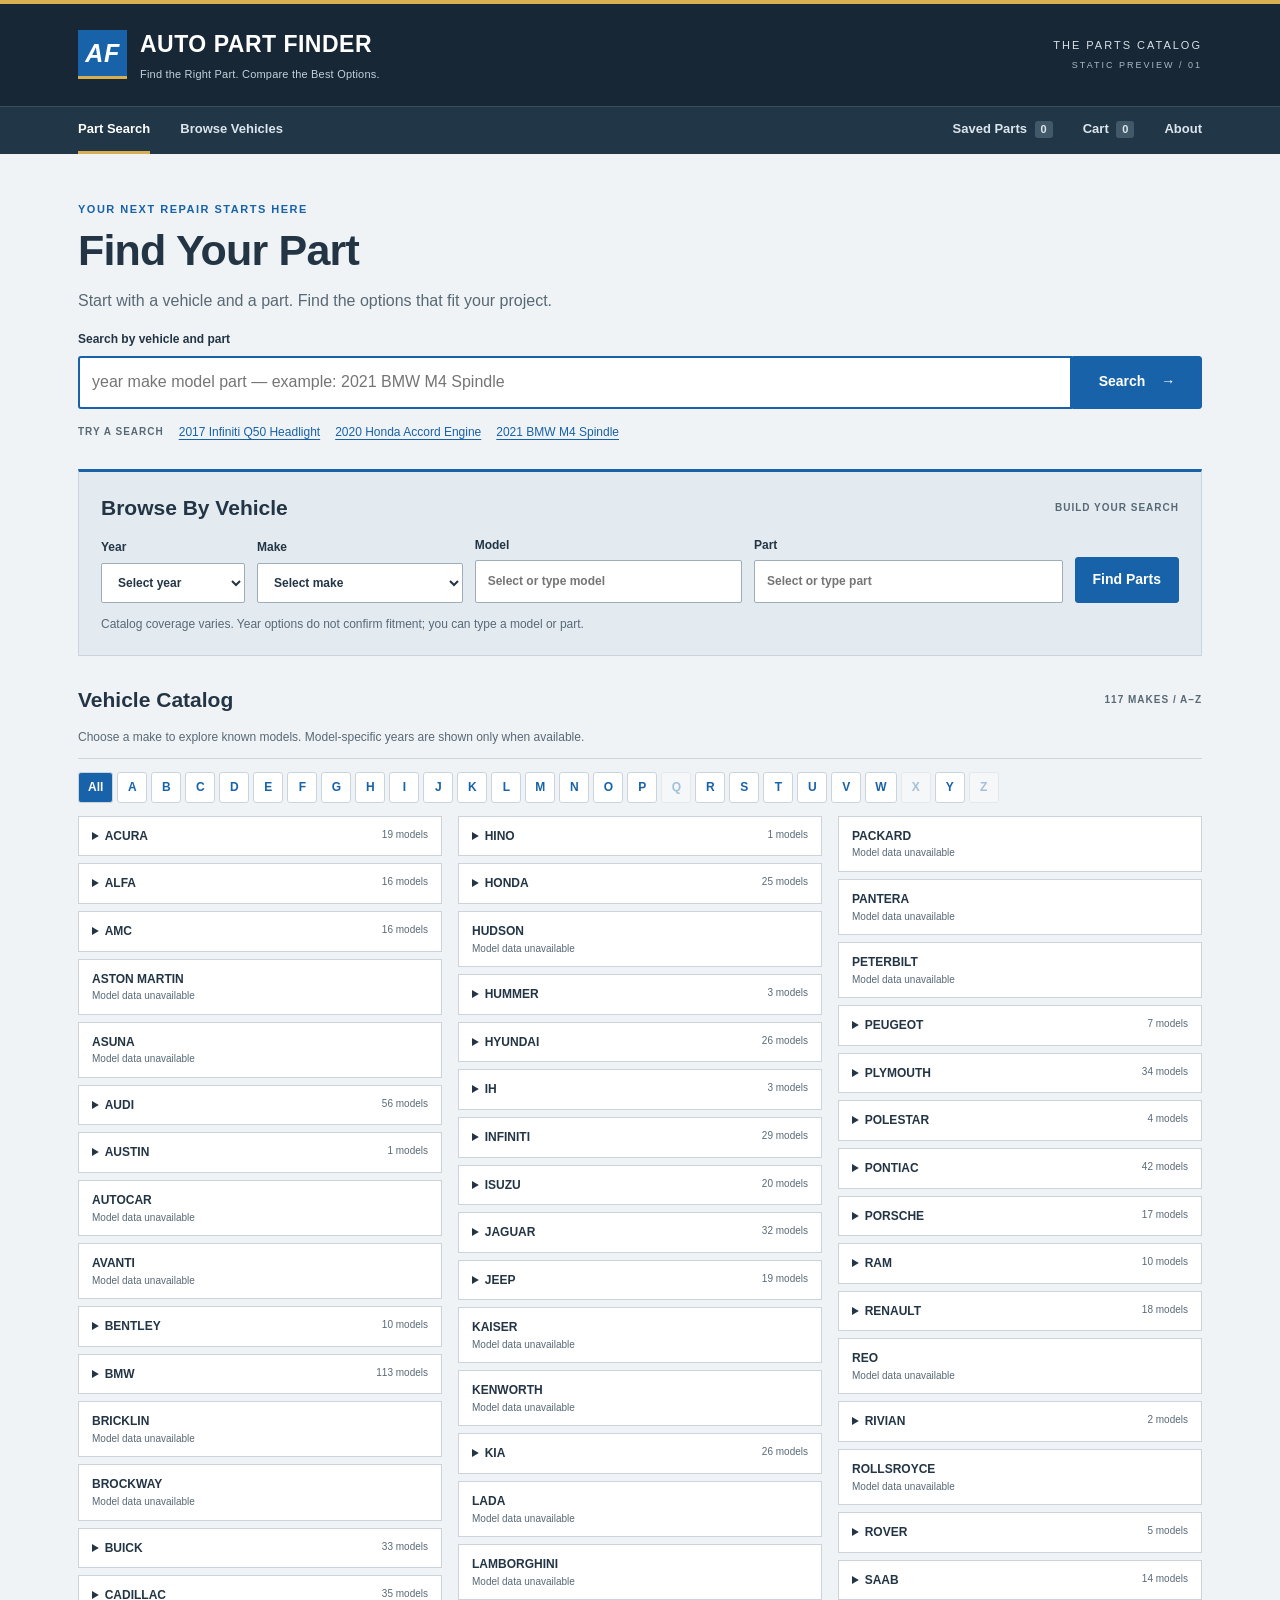
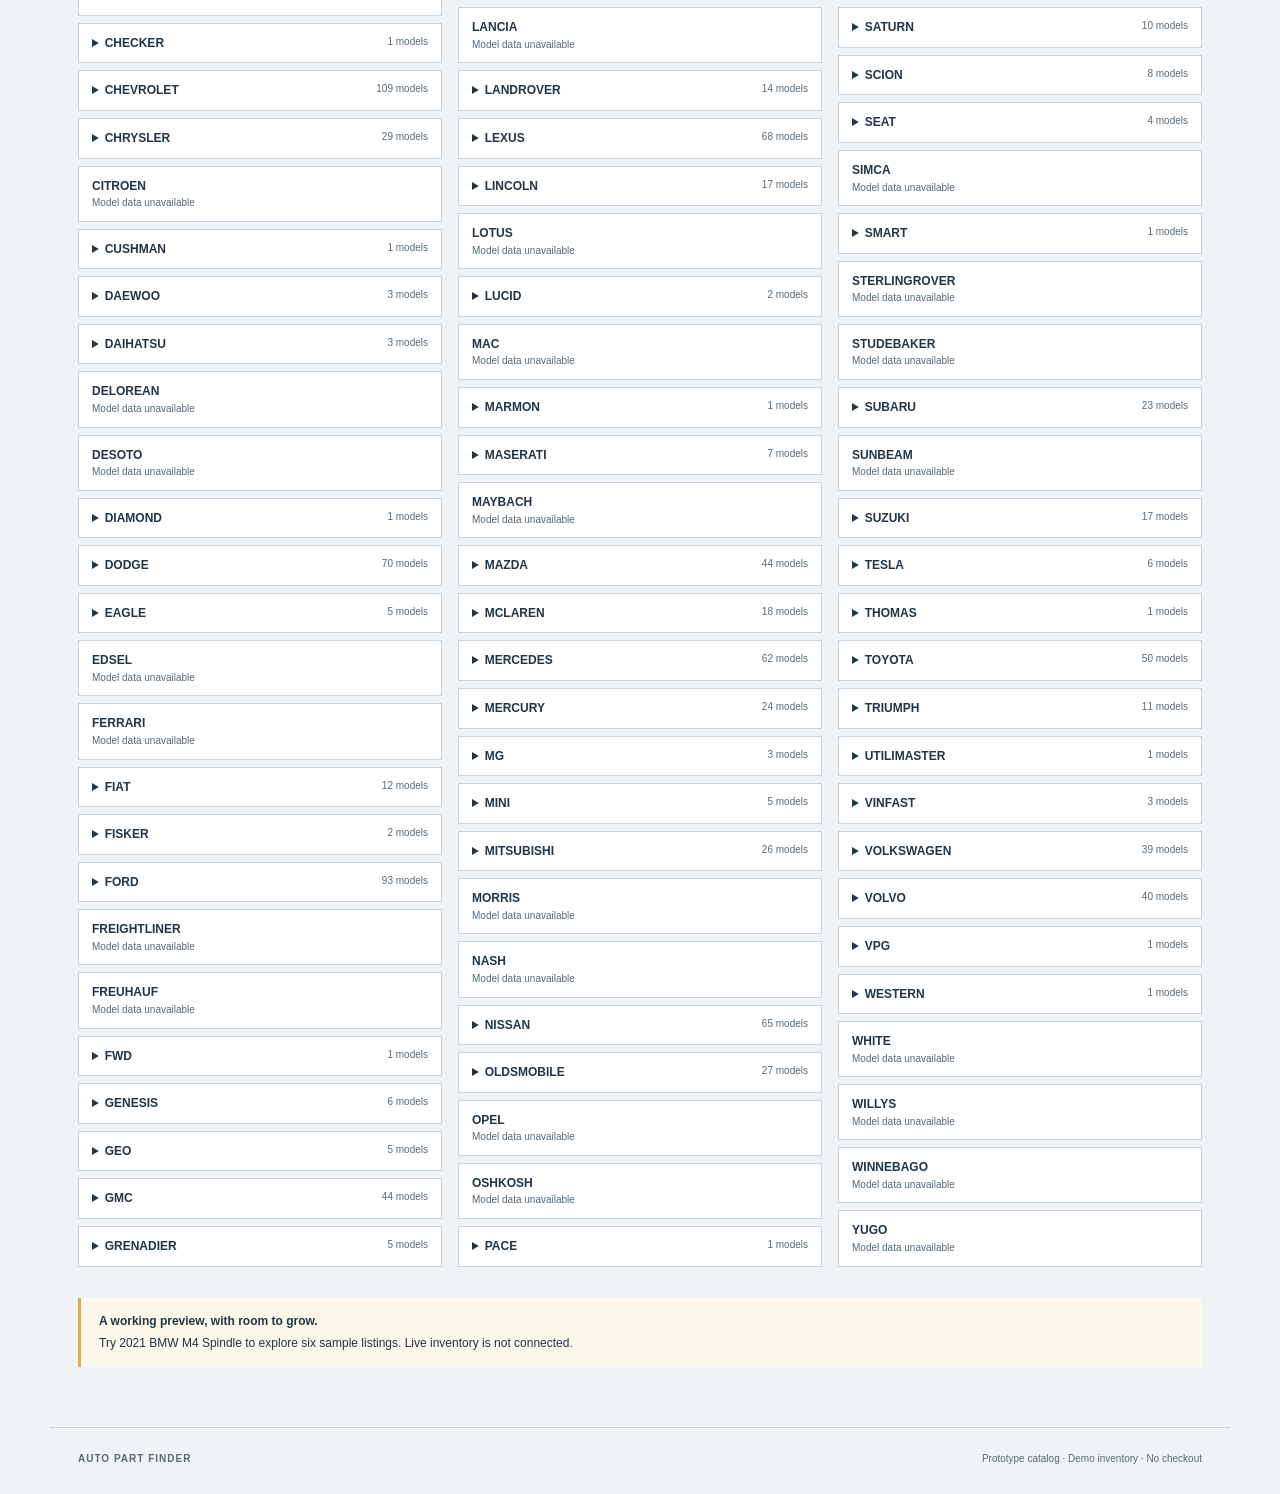
==== docs/index.html @ ba0a2971 "Build Auto Part Finder website prototype" ====
<!doctype html>
<html lang="en"><head><meta charset="utf-8"><meta name="viewport" content="width=device-width, initial-scale=1"><meta name="description" content="Search by vehicle and compare auto parts in the AUTO PART FINDER demo catalog."><title>Part Search | AUTO PART FINDER</title><link rel="icon" href="./assets/icons/favicon.svg" type="image/svg+xml"><link rel="stylesheet" href="./styles/main.css"><script type="module" src="./scripts/main.js"></script><script type="module" src="./scripts/search.js"></script><script type="module" src="./scripts/catalog.js"></script></head><body><a class="skip" href="#main">Skip to content</a><header><div class="masthead wrap"><a class="brand" href="./index.html"><span class="brand-mark" aria-hidden="true">AF</span><span>AUTO PART FINDER<small>Find the Right Part. Compare the Best Options.</small></span></a><span class="edition">THE PARTS CATALOG<span>STATIC PREVIEW / 01</span></span></div><nav aria-label="Main navigation"><div class="wrap nav-inner"><a href="./index.html">Part Search</a><a href="./index.html#catalog">Browse Vehicles</a><a href="./cart.html?view=saved">Saved Parts <span data-saved-count>0</span></a><a href="./cart.html">Cart <span data-cart-count>0</span></a><a href="./about.html">About</a></div></nav></header><main id="main" class="wrap"><noscript><p class="demo-banner">Enable JavaScript to search the catalog and use the cart.</p></noscript><section class="hero"><div class="eyebrow">YOUR NEXT REPAIR STARTS HERE</div><h1>Find Your Part</h1><p>Start with a vehicle and a part. Find the options that fit your project.</p><form id="search-form"><label for="query">Search by vehicle and part</label><div class="search-line"><input id="query" name="q" required placeholder="year make model part — example: 2021 BMW M4 Spindle" autocomplete="off"><button>Search <span aria-hidden="true">→</span></button></div><p id="search-error" role="alert"></p></form><div class="examples"><span>TRY A SEARCH</span><button type="button" data-example="2017 Infiniti Q50 Headlight">2017 Infiniti Q50 Headlight</button><button type="button" data-example="2020 Honda Accord Engine">2020 Honda Accord Engine</button><button type="button" data-example="2021 BMW M4 Spindle">2021 BMW M4 Spindle</button></div></section><section class="vehicle-panel" aria-labelledby="browse-title"><div class="section-heading"><h2 id="browse-title">Browse By Vehicle</h2><span>BUILD YOUR SEARCH</span></div><form id="vehicle-form" class="vehicle-controls"><label>Year<select id="year" required><option value="">Select year</option></select></label><label>Make<select id="make" required><option value="">Select make</option></select></label><label>Model<input id="model" list="model-options" required placeholder="Select or type model"><datalist id="model-options"></datalist></label><label>Part<input id="part" list="part-options" required placeholder="Select or type part"><datalist id="part-options"></datalist></label><button>Find Parts</button></form><p class="muted">Catalog coverage varies. Year options do not confirm fitment; you can type a model or part.</p></section><section id="catalog"><div class="section-heading"><h2>Vehicle Catalog</h2><span id="catalog-count">LOADING CATALOG</span></div><p class="muted">Choose a make to explore known models. Model-specific years are shown only when available.</p><div id="alphabet" class="alphabet" aria-label="Filter makes by first letter"></div><div id="make-catalog" class="make-catalog" aria-live="polite">Loading vehicle catalog…</div></section><aside class="demo-banner"><strong>A working preview, with room to grow.</strong><span>Try 2021 BMW M4 Spindle to explore six sample listings. Live inventory is not connected.</span></aside></main><footer class="wrap"><strong>AUTO PART FINDER</strong><span>Prototype catalog · Demo inventory · No checkout</span></footer><div id="notice" role="status" aria-live="polite"></div></body></html>
---- docs/styles/main.css ----
:root{--navy:#172735;--blue:#1762a8;--ink:#233544;--muted:#586976;--line:#cbd4dc;--paper:#f0f3f5;--gold:#d8af50}*{box-sizing:border-box}html{scroll-behavior:smooth}body{margin:0;background:var(--paper);color:var(--ink);font:14px/1.55 Arial,Helvetica,sans-serif}a{color:var(--blue)}button,input,select{font:inherit}button,.button{display:inline-block;background:var(--blue);color:white;border:1px solid var(--blue);border-radius:3px;padding:11px 17px;font-weight:700;cursor:pointer;text-decoration:none}button:hover,.button:hover{background:#104d87}button:disabled{opacity:.35;cursor:default}button.secondary{background:white;color:var(--blue);border-color:#b2c2cf}button.secondary:hover{background:#e7eff7}button.text-button{background:transparent;color:var(--blue);border-color:transparent;padding:5px}button:focus-visible,a:focus-visible,input:focus-visible,select:focus-visible,summary:focus-visible{outline:3px solid #c68d18;outline-offset:3px}input,select{min-width:0;width:100%;padding:11px 12px;background:white;border:1px solid #9daeba;border-radius:2px;color:var(--ink)}label{display:block;font-size:12px;font-weight:700}label input,label select{display:block;margin-top:6px}h1,h2,h3,p{margin-top:0}h1{font-size:34px;line-height:1.15;margin-bottom:14px;letter-spacing:-.8px}h2{font-size:21px;line-height:1.3;margin-bottom:12px}h3{font-size:19px;line-height:1.3;margin-bottom:14px}.wrap{max-width:1180px;margin:auto;padding-left:28px;padding-right:28px}header{background:var(--navy);color:white;border-top:4px solid var(--gold)}.masthead{display:flex;justify-content:space-between;align-items:center;padding-top:23px;padding-bottom:23px}.brand{display:flex;align-items:center;gap:13px;text-decoration:none;color:white;font-size:23px;font-weight:800;letter-spacing:.5px}.brand small{display:block;font-size:11px;font-weight:400;letter-spacing:.2px;color:#c3d1dd;margin-top:3px}.brand-mark{display:grid;place-items:center;background:var(--blue);width:49px;height:49px;font-style:italic;border-bottom:3px solid var(--gold);font-size:25px}.edition{font-size:11px;letter-spacing:2px;text-align:right;color:#d7e0e7}.edition span{display:block;font-size:9px;color:#a8b9c7;margin-top:5px}header nav{background:#213747;border-top:1px solid #3b4e5c}.nav-inner{display:flex;gap:30px}.nav-inner a{padding:12px 0;color:#dce5ec;text-decoration:none;border-bottom:3px solid transparent;font-weight:600;font-size:13px}.nav-inner a[aria-current],.nav-inner a:hover{color:white;border-bottom-color:var(--gold)}.nav-inner a:nth-child(3){margin-left:auto}.nav-inner span{display:inline-block;padding:0 6px;background:#42596a;border-radius:3px;font-size:11px;margin-left:4px}main.wrap{padding-top:30px;padding-bottom:36px;min-height:65vh}.hero{padding:17px 0 28px}.hero h1{font-size:43px;margin-top:8px}.hero>p{color:var(--muted);font-size:16px}.eyebrow{color:var(--blue);font-size:11px;font-weight:800;letter-spacing:1.5px}.search-line{display:flex;margin-top:7px}.search-line input{border:2px solid var(--blue);border-radius:3px 0 0 3px;min-height:53px;font-size:16px}.search-line button{min-width:130px;border-radius:0 3px 3px 0}.search-line button span{margin-left:12px}#search-error:empty{display:none}#search-error{color:#a52727;margin:8px 0}.examples{display:flex;gap:15px;align-items:center;flex-wrap:wrap;margin-top:14px}.examples>span{font-size:10px;letter-spacing:1px;font-weight:700;color:var(--muted)}.examples button{padding:0;background:none;border:0;color:var(--blue);font-size:12px;font-weight:400;text-decoration:underline;text-underline-offset:3px}.vehicle-panel{background:#e3eaf0;border:1px solid var(--line);padding:22px;margin-bottom:30px;border-top:3px solid var(--blue)}.section-heading{display:flex;align-items:center;justify-content:space-between;gap:15px;margin-bottom:14px}.section-heading h1,.section-heading h2{margin:0}.section-heading>span{font-size:10px;font-weight:700;letter-spacing:1px;color:var(--muted)}.vehicle-controls{display:grid;grid-template-columns:.7fr 1fr 1.3fr 1.5fr auto;gap:12px;align-items:end}.vehicle-panel>p{margin:12px 0 0;font-size:12px}.muted{color:var(--muted);font-size:12px}.alphabet{display:flex;flex-wrap:wrap;gap:4px;border-top:1px solid var(--line);padding:13px 0}.alphabet button{padding:5px 9px;min-width:30px;background:white;color:var(--blue);border-color:var(--line);font-size:12px}.alphabet button[aria-pressed=true]{background:var(--blue);color:white}.make-catalog{columns:3;column-gap:16px}.make-catalog>details,.empty-make{break-inside:avoid;background:white;border:1px solid var(--line);margin-bottom:7px}.make-catalog summary{cursor:pointer;padding:10px 13px;font-weight:700;font-size:12px}.make-catalog summary small{float:right;font-size:10px;font-weight:400;color:var(--muted)}.model-list{border-top:1px solid var(--line);padding:8px 13px;max-height:310px;overflow:auto}.model-button{display:block;background:none;border:0;color:var(--blue);font-size:12px;padding:5px 0;text-align:left;font-weight:400}.model-button:hover{background:#edf4fa}.empty-make{padding:10px 13px;font-size:12px;font-weight:700}.empty-make small{display:block;color:var(--muted);font-weight:400}.demo-banner{display:flex;flex-direction:column;gap:4px;border-left:3px solid var(--gold);background:#fbf7eb;padding:14px 18px;font-size:12px;margin:24px 0}.back{display:inline-block;margin-bottom:23px;font-size:12px;text-decoration:none}.badge{background:#efe3ba;padding:6px 10px}.search-summary{display:flex;flex-wrap:wrap;gap:8px}.search-summary span{background:#e1e8ef;border:1px solid var(--line);padding:5px 10px;font-size:12px}#vehicle-title{margin-top:20px;margin-bottom:2px}#part-title{font-size:18px;color:var(--muted);margin-bottom:13px}.listing{display:grid;grid-template-columns:205px minmax(0,1fr) 175px;gap:22px;background:white;border:1px solid var(--line);border-left:3px solid #a5bdcf;padding:18px;margin-bottom:14px}.listing-photo img,.cart-listing>img{width:100%;height:150px;object-fit:contain;background:#e8edf1}.listing-photo span{display:block;font-size:9px;letter-spacing:1px;color:var(--muted);padding-top:7px}.listing-body .eyebrow{font-size:10px;margin-bottom:5px}.listing dl{display:grid;grid-template-columns:65px 1fr;gap:2px 10px;font-size:12px;margin:0}.listing dt{color:var(--muted)}.listing dd{margin:0}.listing-body>p{font-size:10px;margin:10px 0 0}.listing-actions{display:flex;flex-direction:column;gap:8px;align-items:stretch}.price{font-size:27px;line-height:1.2;letter-spacing:-.5px}.listing-actions small{font-size:10px;color:var(--muted);margin-bottom:9px}.listing-actions button{font-size:12px;padding:10px 8px}.pagination{display:flex;justify-content:center;gap:8px;background:none}.pagination button[aria-current]{background:var(--blue);color:white}.empty-state{padding:35px 24px;border:1px solid var(--line);background:white;margin:20px 0}.cart-total{text-align:right;font-weight:700;font-size:14px;padding:20px 0}.about-copy{max-width:740px;font-size:16px}.about-copy h2{margin-top:28px}footer{display:flex;justify-content:space-between;gap:15px;border-top:1px solid var(--line);padding-top:23px;padding-bottom:28px;font-size:10px;color:var(--muted)}footer strong{letter-spacing:1px}#notice:not(:empty){position:fixed;bottom:20px;left:50%;transform:translateX(-50%);background:var(--navy);color:white;padding:14px 22px;border-left:3px solid var(--gold);box-shadow:0 3px 18px #0003;max-width:90vw;width:max-content;z-index:5}dialog{width:min(700px,94vw);border:1px solid var(--line);padding:22px;color:var(--ink);max-height:90vh;overflow:auto}dialog::backdrop{background:#101d2bd1}dialog img{width:100%;max-height:55vh;object-fit:contain;background:var(--paper)}.gallery-controls{display:flex;align-items:center;justify-content:space-between;margin-top:12px}.skip{position:absolute;left:12px;top:-70px;background:white;padding:10px;z-index:10}.skip:focus{top:10px}@media(max-width:850px){.edition{display:none}.vehicle-controls{grid-template-columns:1fr 1fr}.vehicle-controls button{grid-column:span 2}.make-catalog{columns:2}.listing{grid-template-columns:155px minmax(0,1fr)}.listing-actions{grid-column:2}.nav-inner{gap:20px}.listing-photo img{height:125px}}@media(max-width:560px){.wrap{padding-left:16px;padding-right:16px}.masthead{padding-top:18px;padding-bottom:18px}.brand{font-size:18px;gap:9px}.brand small{font-size:9px;letter-spacing:0}.brand-mark{width:40px;height:43px;font-size:22px}.nav-inner{gap:0;justify-content:space-between;flex-wrap:wrap}.nav-inner a{font-size:11px;padding:11px 0}.nav-inner a:nth-child(3){margin-left:0}.nav-inner span{margin-left:1px;padding:0 4px}.hero{padding-top:4px}.hero h1{font-size:35px}.hero>p{font-size:14px}.search-line input{font-size:13px}.search-line button{min-width:80px;padding:10px}.search-line button span{display:none}.examples{gap:8px 14px}.examples>span{width:100%}.vehicle-panel{padding:16px}.section-heading>span{font-size:9px}.make-catalog{columns:1}.listing{grid-template-columns:1fr;gap:14px}.listing-photo img{height:180px}.listing-actions{grid-column:auto;display:grid;grid-template-columns:1fr 1fr}.listing-actions .price,.listing-actions small{grid-column:span 2}.listing-actions .text-button{grid-column:span 2}.cart-listing>img{height:160px}footer{flex-direction:column}.gallery-controls button{padding:8px;font-size:12px}dialog{padding:14px}.search-summary{gap:5px}.search-summary span{font-size:11px}.about-copy{font-size:14px}}@media(prefers-reduced-motion:reduce){html{scroll-behavior:auto}}
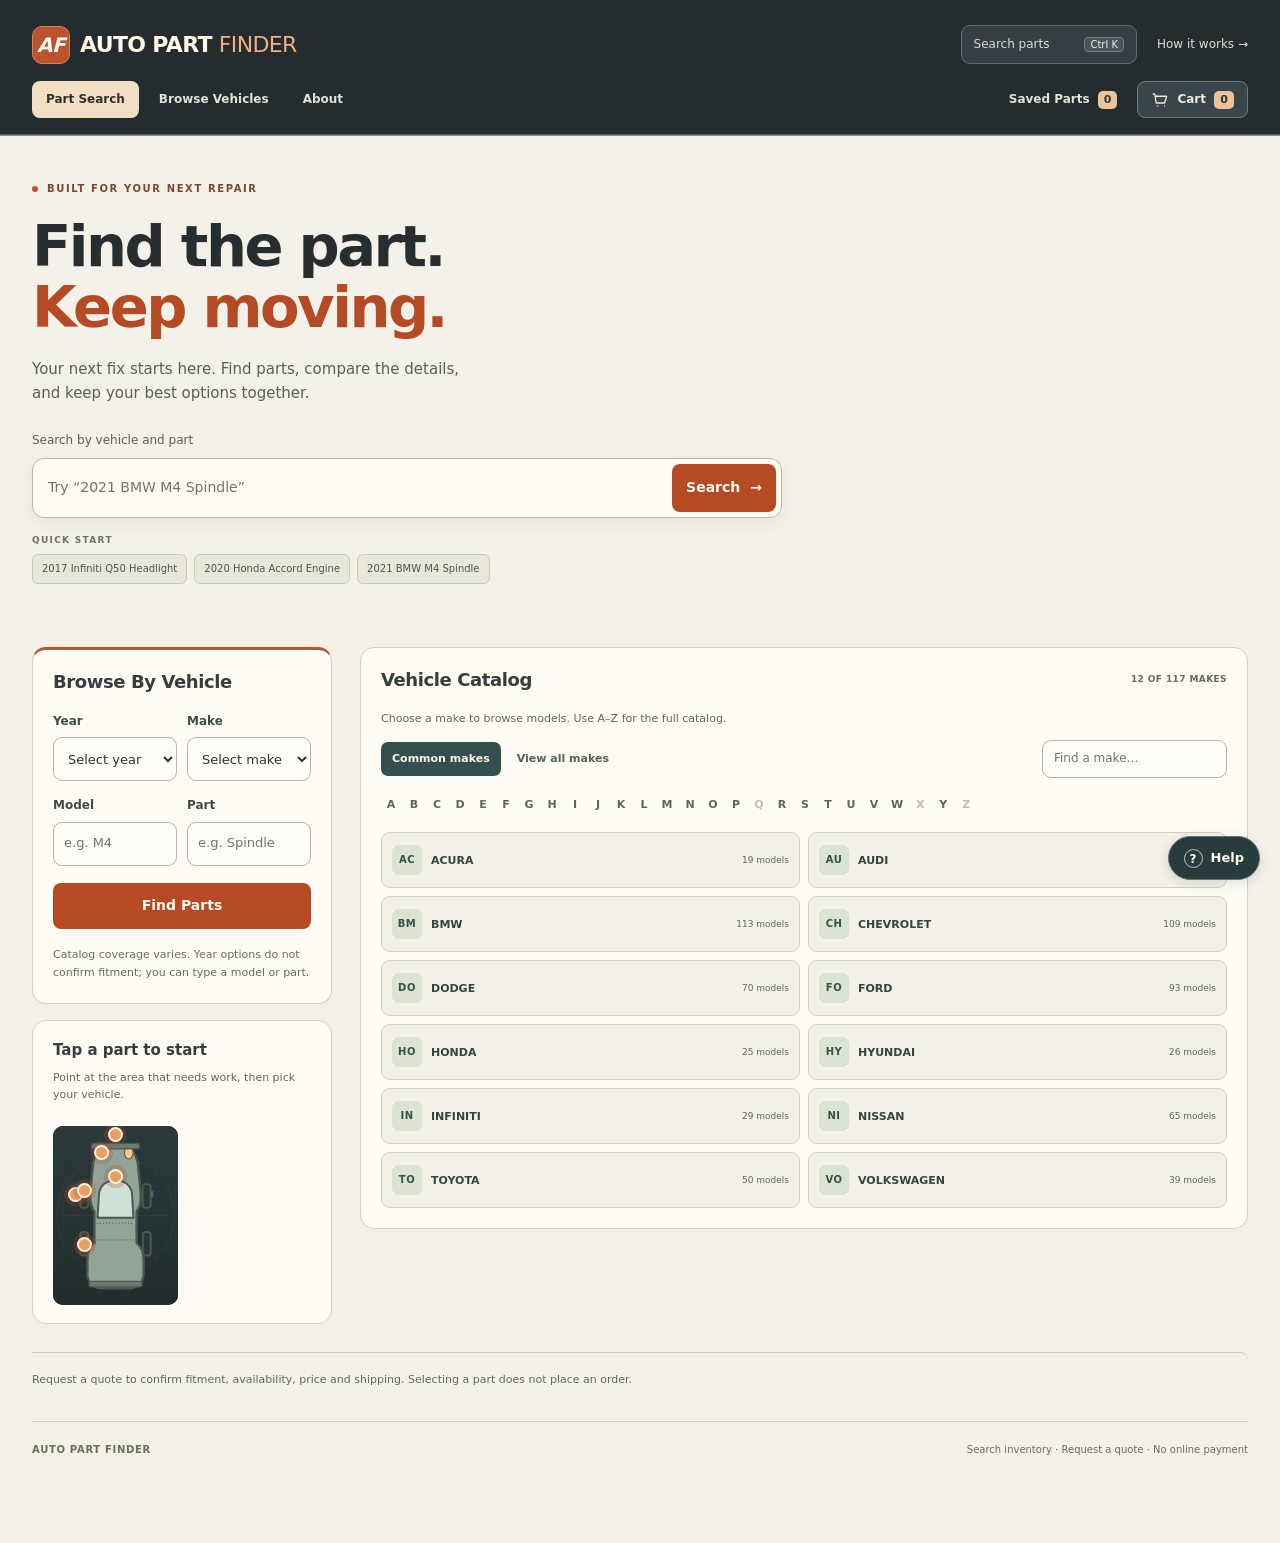
==== commit 2e951849: "Connect storefront to live backend" ====
--- a/docs/index.html
+++ b/docs/index.html
@@ -1,2 +1,3 @@
-<!doctype html>
-<html lang="en"><head><meta charset="utf-8"><meta name="viewport" content="width=device-width, initial-scale=1"><meta name="description" content="Search by vehicle and compare auto parts in the AUTO PART FINDER demo catalog."><title>Part Search | AUTO PART FINDER</title><link rel="icon" href="./assets/icons/favicon.svg" type="image/svg+xml"><link rel="stylesheet" href="./styles/main.css"><script type="module" src="./scripts/main.js"></script><script type="module" src="./scripts/search.js"></script><script type="module" src="./scripts/catalog.js"></script></head><body><a class="skip" href="#main">Skip to content</a><header><div class="masthead wrap"><a class="brand" href="./index.html"><span class="brand-mark" aria-hidden="true">AF</span><span>AUTO PART FINDER<small>Find the Right Part. Compare the Best Options.</small></span></a><span class="edition">THE PARTS CATALOG<span>STATIC PREVIEW / 01</span></span></div><nav aria-label="Main navigation"><div class="wrap nav-inner"><a href="./index.html">Part Search</a><a href="./index.html#catalog">Browse Vehicles</a><a href="./cart.html?view=saved">Saved Parts <span data-saved-count>0</span></a><a href="./cart.html">Cart <span data-cart-count>0</span></a><a href="./about.html">About</a></div></nav></header><main id="main" class="wrap"><noscript><p class="demo-banner">Enable JavaScript to search the catalog and use the cart.</p></noscript><section class="hero"><div class="eyebrow">YOUR NEXT REPAIR STARTS HERE</div><h1>Find Your Part</h1><p>Start with a vehicle and a part. Find the options that fit your project.</p><form id="search-form"><label for="query">Search by vehicle and part</label><div class="search-line"><input id="query" name="q" required placeholder="year make model part — example: 2021 BMW M4 Spindle" autocomplete="off"><button>Search <span aria-hidden="true">→</span></button></div><p id="search-error" role="alert"></p></form><div class="examples"><span>TRY A SEARCH</span><button type="button" data-example="2017 Infiniti Q50 Headlight">2017 Infiniti Q50 Headlight</button><button type="button" data-example="2020 Honda Accord Engine">2020 Honda Accord Engine</button><button type="button" data-example="2021 BMW M4 Spindle">2021 BMW M4 Spindle</button></div></section><section class="vehicle-panel" aria-labelledby="browse-title"><div class="section-heading"><h2 id="browse-title">Browse By Vehicle</h2><span>BUILD YOUR SEARCH</span></div><form id="vehicle-form" class="vehicle-controls"><label>Year<select id="year" required><option value="">Select year</option></select></label><label>Make<select id="make" required><option value="">Select make</option></select></label><label>Model<input id="model" list="model-options" required placeholder="Select or type model"><datalist id="model-options"></datalist></label><label>Part<input id="part" list="part-options" required placeholder="Select or type part"><datalist id="part-options"></datalist></label><button>Find Parts</button></form><p class="muted">Catalog coverage varies. Year options do not confirm fitment; you can type a model or part.</p></section><section id="catalog"><div class="section-heading"><h2>Vehicle Catalog</h2><span id="catalog-count">LOADING CATALOG</span></div><p class="muted">Choose a make to explore known models. Model-specific years are shown only when available.</p><div id="alphabet" class="alphabet" aria-label="Filter makes by first letter"></div><div id="make-catalog" class="make-catalog" aria-live="polite">Loading vehicle catalog…</div></section><aside class="demo-banner"><strong>A working preview, with room to grow.</strong><span>Try 2021 BMW M4 Spindle to explore six sample listings. Live inventory is not connected.</span></aside></main><footer class="wrap"><strong>AUTO PART FINDER</strong><span>Prototype catalog · Demo inventory · No checkout</span></footer><div id="notice" role="status" aria-live="polite"></div></body></html>+<!DOCTYPE html>
+
+<html lang="en"><head><meta charset="utf-8"/><meta content="width=device-width, initial-scale=1" name="viewport"/><meta content="Search by vehicle and compare auto parts in the AUTO PART FINDER demo catalog." name="description"/><title>Part Search | AUTO PART FINDER</title><link href="./assets/icons/favicon.svg" rel="icon" type="image/svg+xml"/><link href="./styles/main.css?v=workflow-upgrade-1" rel="stylesheet"/><link href="./styles/features.css?v=workflow-upgrade-1" rel="stylesheet"/><link href="./styles/theme.css?v=workflow-upgrade-1" rel="stylesheet"/><link href="./styles/help.css?v=workflow-upgrade-1" rel="stylesheet"/><script src="./scripts/main.js" type="module"></script><script src="./scripts/help.js" type="module"></script><script src="./scripts/command-search.js" type="module"></script><script src="./scripts/search.js" type="module"></script><script src="./scripts/catalog.js" type="module"></script></head><body><div class="site-shell"><a class="skip" href="#main">Skip to content</a><header><div class="masthead wrap"><a class="brand" href="./index.html"><span aria-hidden="true" class="brand-mark">AF</span><span class="brand-name">AUTO PART <b>FINDER</b><small>Find the Right Part. Compare the Best Options.</small></span></a><button class="search-launch" type="button" aria-haspopup="dialog"><span>Search parts</span><kbd>Ctrl K</kbd></button><a class="header-help" href="./about.html">How it works →</a></div><nav aria-label="Main navigation"><div class="wrap nav-inner"><a href="./index.html">Part Search</a><a href="./index.html#catalog">Browse Vehicles</a><a href="./about.html">About</a><a class="nav-saved" href="./cart.html?view=saved">Saved Parts <span data-saved-count="">0</span></a><a class="nav-cart" href="./cart.html"><svg aria-hidden="true" fill="none" height="18" stroke="currentColor" stroke-width="1.7" viewBox="0 0 24 24" width="18"><path d="M3 4h2l2 12h11l3-9H6M9 20h.01M18 20h.01" stroke-linecap="round" stroke-linejoin="round"></path></svg>Cart <span data-cart-count="">0</span></a></div></nav></header><main class="wrap home-layout" id="main"><noscript><p class="demo-banner">Enable JavaScript to search the catalog and use the cart.</p></noscript><section class="hero"><div class="hero-copy"><div class="eyebrow"><span aria-hidden="true" class="status-dot"></span> BUILT FOR YOUR NEXT REPAIR</div><h1>Find the part.<br/><span>Keep moving.</span></h1><p class="hero-description">Your next fix starts here. Find parts, compare the details, and keep your best options together.</p><form id="search-form"><label for="query">Search by vehicle and part</label><div class="search-line"><input autocomplete="off" id="query" name="q" placeholder="Try “2021 BMW M4 Spindle”" required=""/><button>Search <span aria-hidden="true">→</span></button></div><p id="search-error" role="alert"></p></form><div class="examples"><span>QUICK START</span><button data-example="2017 Infiniti Q50 Headlight" type="button">2017 Infiniti Q50 Headlight</button><button data-example="2020 Honda Accord Engine" type="button">2020 Honda Accord Engine</button><button data-example="2021 BMW M4 Spindle" type="button">2021 BMW M4 Spindle</button></div></div><aside class="featured-part"><div class="feature-top"><span>EXPLORE THE DEMO</span><span class="feature-tag">BMW M4</span></div><div aria-label="Original spindle illustration" class="part-stage" role="img"></div><div class="feature-bottom"><div><small>2021 BMW M4</small><h2>Spindle / knuckle</h2><span>6 sample listings · Compare your options</span></div><a aria-label="Explore BMW M4 sample parts" href="./results.html?year=2021&amp;make=BMW&amp;model=M4&amp;part=Spindle">↗</a></div></aside></section><aside aria-label="Vehicle search" class="vehicle-sidebar"><section aria-labelledby="browse-title" class="vehicle-panel"><div class="section-heading"><h2 id="browse-title">Browse By Vehicle</h2></div><form class="vehicle-controls" id="vehicle-form"><label>Year<select id="year" required=""><option value="">Select year</option></select></label><label>Make<select id="make" required=""><option value="">Select make</option></select></label><label>Model<input id="model" list="model-options" placeholder="e.g. M4" required=""/><datalist id="model-options"></datalist></label><label>Part<input id="part" list="part-options" placeholder="e.g. Spindle" required=""/><datalist id="part-options"></datalist></label><button>Find Parts</button></form><p class="muted">Catalog coverage varies. Year options do not confirm fitment; you can type a model or part.</p></section><section aria-labelledby="shortcuts-title" class="part-shortcuts diagram-panel"><h2 id="shortcuts-title">Tap a part to start</h2><p>Point at the area that needs work, then pick your vehicle.</p><div aria-label="Vehicle diagram, choose a part to search" class="car-diagram" role="group"><img alt="" aria-hidden="true" src="./assets/images/car-diagram.svg"/><button class="hotspot" data-part="Headlight" style="--hx:39%;--hy:15%" type="button"><span class="hotspot-dot"></span><span class="hotspot-label">Headlight</span></button><button class="hotspot" data-part="Bumper" style="--hx:50%;--hy:5%" type="button"><span class="hotspot-dot"></span><span class="hotspot-label">Bumper</span></button><button class="hotspot" data-part="Mirror" style="--hx:18%;--hy:38%" type="button"><span class="hotspot-dot"></span><span class="hotspot-label">Mirror</span></button><button class="hotspot" data-part="Engine" style="--hx:50%;--hy:28%" type="button"><span class="hotspot-dot"></span><span class="hotspot-label">Engine</span></button><button class="hotspot" data-part="Wheel" style="--hx:25%;--hy:36%" type="button"><span class="hotspot-dot"></span><span class="hotspot-label">Wheel</span></button><button class="hotspot" data-part="Fender" style="--hx:25%;--hy:66%" type="button"><span class="hotspot-dot"></span><span class="hotspot-label">Fender</span></button></div></section></aside><section id="catalog"><div class="section-heading"><h2>Vehicle Catalog</h2><span id="catalog-count">LOADING CATALOG</span></div><p class="muted">Choose a make to browse models. Use A–Z for the full catalog.</p><div aria-label="Catalog view" class="catalog-toolbar" role="group"><button aria-pressed="true" class="secondary" id="common-makes" type="button">Common makes</button><button aria-pressed="false" class="secondary" id="all-makes" type="button">View all makes</button><label class="make-filter-label"><span class="visually-hidden">Find a vehicle make</span><input autocomplete="off" id="make-filter" placeholder="Find a make…" type="search"/></label></div><div aria-label="Filter makes by first letter" class="alphabet" id="alphabet"></div><div aria-live="polite" class="make-catalog" id="make-catalog">Loading vehicle catalog…</div></section><aside class="demo-banner"><strong>A working preview, with room to grow.</strong><span>Try 2021 BMW M4 Spindle to explore six sample listings. Live inventory is not connected.</span></aside></main><footer class="wrap"><strong>AUTO PART FINDER</strong><span>Prototype catalog · Demo inventory · No checkout</span></footer><div aria-live="polite" id="notice" role="status"></div></div></body></html>
--- a/docs/styles/main.css
+++ b/docs/styles/main.css
@@ -1 +1,342 @@
-:root{--navy:#172735;--blue:#1762a8;--ink:#233544;--muted:#586976;--line:#cbd4dc;--paper:#f0f3f5;--gold:#d8af50}*{box-sizing:border-box}html{scroll-behavior:smooth}body{margin:0;background:var(--paper);color:var(--ink);font:14px/1.55 Arial,Helvetica,sans-serif}a{color:var(--blue)}button,input,select{font:inherit}button,.button{display:inline-block;background:var(--blue);color:white;border:1px solid var(--blue);border-radius:3px;padding:11px 17px;font-weight:700;cursor:pointer;text-decoration:none}button:hover,.button:hover{background:#104d87}button:disabled{opacity:.35;cursor:default}button.secondary{background:white;color:var(--blue);border-color:#b2c2cf}button.secondary:hover{background:#e7eff7}button.text-button{background:transparent;color:var(--blue);border-color:transparent;padding:5px}button:focus-visible,a:focus-visible,input:focus-visible,select:focus-visible,summary:focus-visible{outline:3px solid #c68d18;outline-offset:3px}input,select{min-width:0;width:100%;padding:11px 12px;background:white;border:1px solid #9daeba;border-radius:2px;color:var(--ink)}label{display:block;font-size:12px;font-weight:700}label input,label select{display:block;margin-top:6px}h1,h2,h3,p{margin-top:0}h1{font-size:34px;line-height:1.15;margin-bottom:14px;letter-spacing:-.8px}h2{font-size:21px;line-height:1.3;margin-bottom:12px}h3{font-size:19px;line-height:1.3;margin-bottom:14px}.wrap{max-width:1180px;margin:auto;padding-left:28px;padding-right:28px}header{background:var(--navy);color:white;border-top:4px solid var(--gold)}.masthead{display:flex;justify-content:space-between;align-items:center;padding-top:23px;padding-bottom:23px}.brand{display:flex;align-items:center;gap:13px;text-decoration:none;color:white;font-size:23px;font-weight:800;letter-spacing:.5px}.brand small{display:block;font-size:11px;font-weight:400;letter-spacing:.2px;color:#c3d1dd;margin-top:3px}.brand-mark{display:grid;place-items:center;background:var(--blue);width:49px;height:49px;font-style:italic;border-bottom:3px solid var(--gold);font-size:25px}.edition{font-size:11px;letter-spacing:2px;text-align:right;color:#d7e0e7}.edition span{display:block;font-size:9px;color:#a8b9c7;margin-top:5px}header nav{background:#213747;border-top:1px solid #3b4e5c}.nav-inner{display:flex;gap:30px}.nav-inner a{padding:12px 0;color:#dce5ec;text-decoration:none;border-bottom:3px solid transparent;font-weight:600;font-size:13px}.nav-inner a[aria-current],.nav-inner a:hover{color:white;border-bottom-color:var(--gold)}.nav-inner a:nth-child(3){margin-left:auto}.nav-inner span{display:inline-block;padding:0 6px;background:#42596a;border-radius:3px;font-size:11px;margin-left:4px}main.wrap{padding-top:30px;padding-bottom:36px;min-height:65vh}.hero{padding:17px 0 28px}.hero h1{font-size:43px;margin-top:8px}.hero>p{color:var(--muted);font-size:16px}.eyebrow{color:var(--blue);font-size:11px;font-weight:800;letter-spacing:1.5px}.search-line{display:flex;margin-top:7px}.search-line input{border:2px solid var(--blue);border-radius:3px 0 0 3px;min-height:53px;font-size:16px}.search-line button{min-width:130px;border-radius:0 3px 3px 0}.search-line button span{margin-left:12px}#search-error:empty{display:none}#search-error{color:#a52727;margin:8px 0}.examples{display:flex;gap:15px;align-items:center;flex-wrap:wrap;margin-top:14px}.examples>span{font-size:10px;letter-spacing:1px;font-weight:700;color:var(--muted)}.examples button{padding:0;background:none;border:0;color:var(--blue);font-size:12px;font-weight:400;text-decoration:underline;text-underline-offset:3px}.vehicle-panel{background:#e3eaf0;border:1px solid var(--line);padding:22px;margin-bottom:30px;border-top:3px solid var(--blue)}.section-heading{display:flex;align-items:center;justify-content:space-between;gap:15px;margin-bottom:14px}.section-heading h1,.section-heading h2{margin:0}.section-heading>span{font-size:10px;font-weight:700;letter-spacing:1px;color:var(--muted)}.vehicle-controls{display:grid;grid-template-columns:.7fr 1fr 1.3fr 1.5fr auto;gap:12px;align-items:end}.vehicle-panel>p{margin:12px 0 0;font-size:12px}.muted{color:var(--muted);font-size:12px}.alphabet{display:flex;flex-wrap:wrap;gap:4px;border-top:1px solid var(--line);padding:13px 0}.alphabet button{padding:5px 9px;min-width:30px;background:white;color:var(--blue);border-color:var(--line);font-size:12px}.alphabet button[aria-pressed=true]{background:var(--blue);color:white}.make-catalog{columns:3;column-gap:16px}.make-catalog>details,.empty-make{break-inside:avoid;background:white;border:1px solid var(--line);margin-bottom:7px}.make-catalog summary{cursor:pointer;padding:10px 13px;font-weight:700;font-size:12px}.make-catalog summary small{float:right;font-size:10px;font-weight:400;color:var(--muted)}.model-list{border-top:1px solid var(--line);padding:8px 13px;max-height:310px;overflow:auto}.model-button{display:block;background:none;border:0;color:var(--blue);font-size:12px;padding:5px 0;text-align:left;font-weight:400}.model-button:hover{background:#edf4fa}.empty-make{padding:10px 13px;font-size:12px;font-weight:700}.empty-make small{display:block;color:var(--muted);font-weight:400}.demo-banner{display:flex;flex-direction:column;gap:4px;border-left:3px solid var(--gold);background:#fbf7eb;padding:14px 18px;font-size:12px;margin:24px 0}.back{display:inline-block;margin-bottom:23px;font-size:12px;text-decoration:none}.badge{background:#efe3ba;padding:6px 10px}.search-summary{display:flex;flex-wrap:wrap;gap:8px}.search-summary span{background:#e1e8ef;border:1px solid var(--line);padding:5px 10px;font-size:12px}#vehicle-title{margin-top:20px;margin-bottom:2px}#part-title{font-size:18px;color:var(--muted);margin-bottom:13px}.listing{display:grid;grid-template-columns:205px minmax(0,1fr) 175px;gap:22px;background:white;border:1px solid var(--line);border-left:3px solid #a5bdcf;padding:18px;margin-bottom:14px}.listing-photo img,.cart-listing>img{width:100%;height:150px;object-fit:contain;background:#e8edf1}.listing-photo span{display:block;font-size:9px;letter-spacing:1px;color:var(--muted);padding-top:7px}.listing-body .eyebrow{font-size:10px;margin-bottom:5px}.listing dl{display:grid;grid-template-columns:65px 1fr;gap:2px 10px;font-size:12px;margin:0}.listing dt{color:var(--muted)}.listing dd{margin:0}.listing-body>p{font-size:10px;margin:10px 0 0}.listing-actions{display:flex;flex-direction:column;gap:8px;align-items:stretch}.price{font-size:27px;line-height:1.2;letter-spacing:-.5px}.listing-actions small{font-size:10px;color:var(--muted);margin-bottom:9px}.listing-actions button{font-size:12px;padding:10px 8px}.pagination{display:flex;justify-content:center;gap:8px;background:none}.pagination button[aria-current]{background:var(--blue);color:white}.empty-state{padding:35px 24px;border:1px solid var(--line);background:white;margin:20px 0}.cart-total{text-align:right;font-weight:700;font-size:14px;padding:20px 0}.about-copy{max-width:740px;font-size:16px}.about-copy h2{margin-top:28px}footer{display:flex;justify-content:space-between;gap:15px;border-top:1px solid var(--line);padding-top:23px;padding-bottom:28px;font-size:10px;color:var(--muted)}footer strong{letter-spacing:1px}#notice:not(:empty){position:fixed;bottom:20px;left:50%;transform:translateX(-50%);background:var(--navy);color:white;padding:14px 22px;border-left:3px solid var(--gold);box-shadow:0 3px 18px #0003;max-width:90vw;width:max-content;z-index:5}dialog{width:min(700px,94vw);border:1px solid var(--line);padding:22px;color:var(--ink);max-height:90vh;overflow:auto}dialog::backdrop{background:#101d2bd1}dialog img{width:100%;max-height:55vh;object-fit:contain;background:var(--paper)}.gallery-controls{display:flex;align-items:center;justify-content:space-between;margin-top:12px}.skip{position:absolute;left:12px;top:-70px;background:white;padding:10px;z-index:10}.skip:focus{top:10px}@media(max-width:850px){.edition{display:none}.vehicle-controls{grid-template-columns:1fr 1fr}.vehicle-controls button{grid-column:span 2}.make-catalog{columns:2}.listing{grid-template-columns:155px minmax(0,1fr)}.listing-actions{grid-column:2}.nav-inner{gap:20px}.listing-photo img{height:125px}}@media(max-width:560px){.wrap{padding-left:16px;padding-right:16px}.masthead{padding-top:18px;padding-bottom:18px}.brand{font-size:18px;gap:9px}.brand small{font-size:9px;letter-spacing:0}.brand-mark{width:40px;height:43px;font-size:22px}.nav-inner{gap:0;justify-content:space-between;flex-wrap:wrap}.nav-inner a{font-size:11px;padding:11px 0}.nav-inner a:nth-child(3){margin-left:0}.nav-inner span{margin-left:1px;padding:0 4px}.hero{padding-top:4px}.hero h1{font-size:35px}.hero>p{font-size:14px}.search-line input{font-size:13px}.search-line button{min-width:80px;padding:10px}.search-line button span{display:none}.examples{gap:8px 14px}.examples>span{width:100%}.vehicle-panel{padding:16px}.section-heading>span{font-size:9px}.make-catalog{columns:1}.listing{grid-template-columns:1fr;gap:14px}.listing-photo img{height:180px}.listing-actions{grid-column:auto;display:grid;grid-template-columns:1fr 1fr}.listing-actions .price,.listing-actions small{grid-column:span 2}.listing-actions .text-button{grid-column:span 2}.cart-listing>img{height:160px}footer{flex-direction:column}.gallery-controls button{padding:8px;font-size:12px}dialog{padding:14px}.search-summary{gap:5px}.search-summary span{font-size:11px}.about-copy{font-size:14px}}@media(prefers-reduced-motion:reduce){html{scroll-behavior:auto}}
+:root {
+  --navy: #172735;
+  --blue: #215e96;
+  --ink: #263642;
+  --muted: #596a76;
+  --line: #b9c4ce;
+  --paper: #eef0f2;
+  --gold: #c5a44d;
+}
+* { box-sizing: border-box; }
+html { scroll-behavior: smooth; }
+body { margin: 0; background: var(--paper); color: var(--ink); font: 14px/1.55 Tahoma, Verdana, Arial, sans-serif; }
+a { color: var(--blue); }
+button, input, select { font: inherit; }
+button, .button {
+  display: inline-block; background: var(--blue); color: white; border: 1px solid var(--blue);
+  border-radius: 2px; box-shadow: inset 0 1px 0 #ffffff50, inset 0 -1px 0 #00000012; padding: 11px 17px; font-weight: 700; cursor: pointer; text-decoration: none;
+}
+button:hover, .button:hover { background: #174b7a; }
+button:disabled { opacity: .4; cursor: default; }
+button.secondary { background: #edf1f5; color: var(--blue); border-color: #afbdc8; }
+button.secondary:hover { background: #edf3f8; }
+button.text-button { box-shadow: none; background: transparent; color: var(--blue); border-color: transparent; padding: 5px; }
+button:focus-visible, a:focus-visible, input:focus-visible, select:focus-visible, summary:focus-visible {
+  outline: 3px solid #ac7919; outline-offset: 3px;
+}
+input, select { font-weight: 400; min-width: 0; width: 100%; min-height: 46px; padding: 10px 12px; background: white; border: 1px solid #9daeba; border-radius: 2px; box-shadow: inset 0 1px 2px #17273512; color: var(--ink); }
+input::placeholder { color: #677680; opacity: 1; }
+label { display: block; font-size: 12px; font-weight: 700; }
+label input, label select { display: block; margin-top: 6px; }
+h1, h2, h3, p { margin-top: 0; }
+h1 { font-size: 34px; line-height: 1.15; margin-bottom: 14px; letter-spacing: -.8px; }
+h2 { font-size: 21px; line-height: 1.3; margin-bottom: 12px; }
+h3 { font-size: 20px; line-height: 1.3; margin-bottom: 14px; }
+.wrap { max-width: 1160px; margin: auto; padding-left: 28px; padding-right: 28px; }
+
+/* A compact masthead with the same navigation on every page. */
+header { background: var(--navy); color: white; border-top: 3px solid var(--gold); }
+.masthead { display: flex; align-items: center; padding-top: 18px; padding-bottom: 18px; }
+.brand { display: flex; align-items: center; gap: 12px; text-decoration: none; color: white; font-size: 24px; font-weight: 800; letter-spacing: .25px; }
+.brand small { display: block; font-size: 11px; font-weight: 400; letter-spacing: .1px; color: #c3d1dd; margin-top: 3px; }
+.brand-mark { box-shadow: inset 1px 1px 0 #ffffff55, inset -1px 0 0 #00000020; display: grid; place-items: center; background: var(--blue); width: 46px; height: 46px; font-style: italic; border-bottom: 3px solid var(--gold); font-size: 25px; }
+header nav { background: #dce3e9; border-top: 1px solid #91a2b0; border-bottom: 1px solid #9babb8; box-shadow: inset 0 1px 0 #ffffff; }
+.nav-inner { display: flex; align-items: center; gap: 7px; min-height: 53px; }
+.nav-inner a { padding: 8px 15px; color: #293e50; text-decoration: none; border: 1px solid #b0bdc8; border-radius: 2px 2px 0 0; background: #edf1f5; box-shadow: inset 0 1px 0 #ffffff; font-weight: 600; font-size: 13px; white-space: nowrap; }
+.nav-inner a[aria-current] { color: white; background: var(--blue); border-color: #174b7a; box-shadow: inset 0 1px 0 #ffffff40; }
+.nav-inner a:hover { color: var(--navy); background: #f8fafc; border-color: #819aaf; }
+.nav-inner a[aria-current]:hover { color: white; background: #174b7a; }
+.nav-inner .nav-saved { margin-left: auto; background: transparent; border-color: transparent; box-shadow: none; }
+.nav-inner .nav-saved[aria-current] { color: var(--blue); text-decoration: underline; text-underline-offset: 4px; }
+.nav-inner .nav-cart { display: flex; align-items: center; justify-content: center; gap: 8px; padding: 8px 13px; margin: 6px 0; border: 1px solid #174b7a; border-radius: 2px; background: var(--blue); color: white; box-shadow: inset 0 1px 0 #ffffff40; }
+.nav-inner .nav-cart:hover, .nav-inner .nav-cart[aria-current] { background: #174b7a; color: white; border-color: #123958; }
+.nav-inner span { display: inline-block; padding: 0 6px; background: #c5d1dc; color: #243d51; border-radius: 2px; font-size: 11px; margin-left: 4px; }
+.nav-cart span { background: #f0f4f7; color: var(--navy); margin-left: 0; min-width: 20px; text-align: center; }
+main.wrap { padding-top: 28px; padding-bottom: 30px; min-height: 65vh; }
+
+/* Search stays at the top; vehicle controls are an equally clear alternative. */
+.hero { padding: 8px 0 25px; }
+.hero h1 { font-size: 36px; margin-top: 7px; margin-bottom: 10px; }
+.hero > p { color: var(--muted); font-size: 15px; margin-bottom: 22px; }
+.eyebrow { color: var(--blue); font-size: 10px; font-weight: 800; letter-spacing: 1.4px; }
+.search-line { display: flex; margin-top: 7px; }
+.search-line input { border: 2px solid var(--blue); border-radius: 3px 0 0 3px; min-height: 52px; font-size: 16px; }
+.search-line button { min-width: 130px; border-radius: 0 3px 3px 0; }
+.search-line button span { margin-left: 12px; }
+#search-error:empty { display: none; }
+#search-error { color: #a52727; margin: 8px 0; }
+.examples { display: flex; gap: 8px 18px; align-items: center; flex-wrap: wrap; margin-top: 10px; }
+.examples > span { font-size: 10px; letter-spacing: .6px; font-weight: 700; color: var(--muted); }
+.examples button { box-shadow: none; padding: 5px 0; background: none; border: 0; color: var(--blue); font-size: 12px; font-weight: 400; text-decoration: underline; text-underline-offset: 3px; }
+.vehicle-panel { box-shadow: 0 1px 0 #ffffff; background: white; border: 1px solid var(--line); padding: 20px; margin-bottom: 28px; border-top: 2px solid var(--blue); }
+.section-heading { display: flex; align-items: center; justify-content: space-between; gap: 15px; margin-bottom: 14px; }
+.section-heading h1, .section-heading h2 { margin: 0; }
+.section-heading > span { font-size: 10px; font-weight: 700; letter-spacing: .7px; color: var(--muted); }
+.vehicle-controls { display: grid; grid-template-columns: .75fr 1fr 1.3fr 1.4fr 125px; gap: 12px; align-items: end; }
+.vehicle-controls button { min-height: 46px; }
+.vehicle-panel > p { margin: 12px 0 0; font-size: 12px; }
+.muted { color: var(--muted); font-size: 12px; }
+
+/* Twelve common makes by default; the complete catalog remains one click away. */
+#catalog { scroll-margin-top: 16px; padding: 20px; background: white; border: 1px solid var(--line); border-top: 2px solid var(--blue); box-shadow: 0 1px 0 #ffffff; }
+.vehicle-panel > .section-heading, #catalog > .section-heading { margin: -20px -20px 16px; padding: 10px 18px; background: #e1e7ed; border-top: 1px solid white; border-bottom: 1px solid #b5c2cd; }
+.vehicle-panel > .section-heading h2, #catalog > .section-heading h2 { font-size: 18px; }
+.vehicle-panel > .section-heading h2::before, #catalog > .section-heading h2::before { content: ''; display: inline-block; width: 4px; height: 13px; background: var(--blue); margin-right: 9px; }
+#catalog > .muted { margin-bottom: 12px; }
+.catalog-toolbar { display: flex; gap: 8px; margin-bottom: 12px; }
+.catalog-toolbar button { padding: 8px 13px; font-size: 12px; }
+.catalog-toolbar button[aria-pressed=true] { color: var(--ink); background: #e0e7ed; border-color: #899daa; }
+.alphabet { display: flex; flex-wrap: wrap; gap: 5px; border-top: 1px solid var(--line); padding: 12px 0; }
+.alphabet button { padding: 5px 8px; min-width: 32px; background: white; color: var(--blue); border-color: var(--line); font-size: 12px; }
+.alphabet button[aria-pressed=true] { background: var(--blue); color: white; }
+.make-catalog { display: grid; grid-template-columns: repeat(3, minmax(0, 1fr)); align-items: start; gap: 8px 12px; }
+.make-catalog > details, .empty-make { background: #f3f6f8; border: 1px solid var(--line); border-radius: 2px; min-width: 0; }
+.make-catalog summary { list-style: none; cursor: pointer; padding: 12px 13px; font-weight: 700; font-size: 12px; }
+.make-catalog summary::-webkit-details-marker { display: none; }
+.make-catalog summary::before { content: '+'; display: inline-flex; align-items: center; justify-content: center; width: 12px; height: 12px; margin-right: 8px; border: 1px solid #8298aa; background: white; color: var(--blue); font: 12px/1 Arial, sans-serif; vertical-align: 1px; }
+.make-catalog details[open] > summary::before { content: '−'; }
+.make-catalog summary:hover { background: #f6f9fb; }
+.make-catalog summary small { float: right; font-size: 11px; font-weight: 400; color: var(--muted); }
+.model-list { background: white; border-top: 1px solid var(--line); padding: 8px 13px; max-height: 280px; overflow: auto; }
+.model-button { box-shadow: none; display: block; background: none; border: 0; color: var(--blue); font-size: 13px; padding: 7px 3px; text-align: left; font-weight: 400; width: 100%; }
+.model-button:hover { background: #edf4fa; }
+.empty-make { padding: 12px 13px; font-size: 12px; font-weight: 700; }
+.empty-make small { display: block; color: var(--muted); font-weight: 400; }
+.demo-banner { display: flex; flex-direction: column; gap: 4px; border-left: 3px solid var(--gold); background: #faf6e9; padding: 13px 17px; font-size: 12px; margin: 22px 0; }
+
+/* Listing information and actions keep a consistent reading order. */
+.back { display: inline-block; margin-bottom: 21px; font-size: 12px; text-decoration: none; }
+.badge { background: #efe3ba; padding: 6px 10px; }
+.search-summary { display: flex; flex-wrap: wrap; align-items: center; gap: 8px; }
+.search-summary span { background: #e5eaee; border: 1px solid var(--line); border-radius: 2px; padding: 5px 10px; font-size: 12px; }
+#vehicle-title { margin-top: 20px; margin-bottom: 2px; }
+#part-title { font-size: 18px; color: var(--muted); margin-bottom: 13px; }
+.listing { display: grid; grid-template-columns: 205px minmax(0,1fr) 195px; gap: 22px; background: white; border: 1px solid var(--line); border-radius: 2px; border-top: 2px solid #849aad; padding: 20px; margin-bottom: 14px; }
+.listing-photo img, .cart-listing > img { width: 100%; height: 160px; object-fit: contain; background: #e8edf1; border: 1px solid #dde3e8; }
+.listing-photo span { background: #edf1f4; border-bottom: 1px solid #c9d3db; padding: 5px 7px; display: block; font-size: 10px; letter-spacing: .4px; color: var(--muted); padding-top: 7px; }
+.listing-body .eyebrow { font-size: 10px; margin-bottom: 6px; }
+.listing dl { display: grid; grid-template-columns: 67px minmax(0, 1fr); gap: 4px 10px; font-size: 13px; margin: 0; }
+.listing dt { color: var(--muted); }
+.listing dd { margin: 0; overflow-wrap: anywhere; }
+.listing h2, .listing h3, .listing p { overflow-wrap: anywhere; }
+.listing-body > p { font-size: 11px; margin: 12px 0 0; }
+.listing-actions { display: flex; flex-direction: column; gap: 8px; align-items: stretch; padding-left: 18px; border-left: 1px solid #e0e5e9; }
+.price { font-size: 27px; line-height: 1.2; letter-spacing: -.5px; }
+.listing-actions small { font-size: 11px; color: var(--muted); margin-bottom: 9px; }
+.listing-actions button { font-size: 12px; min-height: 42px; padding: 10px 8px; }
+.pagination { display: flex; justify-content: center; gap: 8px; background: none; }
+.pagination button { min-width: 44px; }
+.pagination button[aria-current] { background: var(--blue); color: white; }
+.empty-state { padding: 30px 24px; border: 1px solid var(--line); background: white; margin: 20px 0; }
+.empty-state button { margin: 5px; }
+.cart-total { text-align: right; font-weight: 700; font-size: 14px; padding: 20px 0; }
+.about-copy { max-width: 740px; font-size: 16px; }
+.about-copy h2 { margin-top: 28px; }
+footer { display: flex; justify-content: space-between; gap: 15px; border-top: 1px solid var(--line); padding-top: 22px; padding-bottom: 26px; font-size: 11px; color: var(--muted); }
+footer strong { letter-spacing: .7px; }
+#notice:not(:empty) { position: fixed; bottom: 20px; left: 50%; transform: translateX(-50%); background: var(--navy); color: white; padding: 14px 22px; border-left: 3px solid var(--gold); box-shadow: 0 3px 18px #0003; max-width: 90vw; width: max-content; z-index: 5; }
+dialog { width: min(700px,94vw); border: 1px solid var(--line); border-radius: 3px; padding: 22px; color: var(--ink); max-height: 90vh; overflow: auto; }
+dialog::backdrop { background: #101d2bd1; }
+dialog img { width: 100%; max-height: 55vh; object-fit: contain; background: var(--paper); }
+.gallery-controls { display: flex; align-items: center; justify-content: space-between; margin-top: 12px; }
+.skip { position: absolute; left: 12px; top: -70px; background: white; padding: 10px; z-index: 10; }
+.skip:focus { top: 10px; }
+
+.quote-form { max-width: 760px; background: white; border: 1px solid var(--line); padding: 22px; margin: 20px 0; }
+.quote-fields { display: grid; grid-template-columns: 1fr 1fr; gap: 16px; margin-bottom: 16px; }
+.quote-form .consent { display: flex; align-items: flex-start; gap: 9px; margin: 20px 0; font-weight: 400; }
+.consent input { width: auto; min-height: auto; margin-top: 4px; }
+.quote-item { background: white; border: 1px solid var(--line); padding: 14px 18px; margin-bottom: 10px; }
+.quote-item p { margin: 6px 0 0; }
+#quote-feedback { margin-top: 20px; font-weight: 700; }
+.quote-form[hidden] { display: none; }
+
+@media (max-width: 850px) {
+  .vehicle-controls { grid-template-columns: 1fr 1fr; }
+  .vehicle-controls button { grid-column: span 2; }
+  .make-catalog { grid-template-columns: repeat(2, minmax(0,1fr)); }
+  .listing { grid-template-columns: 155px minmax(0,1fr); }
+  .listing-actions { grid-column: 2; border-left: 0; padding-left: 0; }
+  .nav-inner { gap: 5px; }
+  .listing-photo img { height: 130px; }
+}
+@media (max-width: 560px) {
+  .wrap { padding-left: 16px; padding-right: 16px; }
+  .masthead { padding-top: 15px; padding-bottom: 15px; }
+  .brand { font-size: 20px; gap: 10px; }
+  .brand small { font-size: 10px; letter-spacing: 0; }
+  .brand-mark { width: 42px; height: 44px; font-size: 23px; }
+  .nav-inner { display: grid; grid-template-columns: 1fr 1.25fr .85fr; gap: 6px 6px; padding-top: 7px; padding-bottom: 7px; }
+  .nav-inner a { display: flex; align-items: center; justify-content: center; font-size: 12px; min-height: 44px; padding: 10px 0 7px; }
+  .nav-inner .nav-saved { grid-column: span 2; margin-left: 0; justify-content: flex-start; padding-left: 5px; }
+  .nav-inner .nav-cart { min-height: 40px; padding: 7px 9px; margin: 2px 0; gap: 5px; }
+  .nav-inner span { margin-left: 5px; padding: 0 5px; }
+  .nav-cart span { margin-left: 0; }
+  main.wrap { padding-top: 24px; }
+  .hero { padding-top: 0; padding-bottom: 20px; }
+  .hero h1 { font-size: 34px; }
+  .hero > p { font-size: 14px; margin-bottom: 18px; }
+  input, select { font-size: 16px; }
+  .search-line input { font-size: 16px; }
+  .search-line button { min-width: 84px; padding: 10px; }
+  .search-line button span { display: none; }
+  .examples { gap: 2px 14px; margin-top: 12px; }
+  .examples > span { width: 100%; }
+  .examples button { min-height: 32px; }
+  .vehicle-panel { padding: 16px; margin-bottom: 24px; }
+  #catalog { padding: 16px; }
+  .vehicle-panel > .section-heading, #catalog > .section-heading { margin: -16px -16px 16px; padding: 11px 12px; }
+  #catalog > .section-heading { gap: 8px; }
+  #catalog > .section-heading h2 { font-size: 17px; }
+  .vehicle-panel .section-heading > span { display: none; }
+  .section-heading > span { font-size: 9px; }
+  .section-heading h2 { font-size: 20px; }
+  .catalog-toolbar button { min-height: 44px; }
+  .alphabet { gap: 5px; }
+  .alphabet button { min-width: 38px; min-height: 40px; }
+  .make-catalog { grid-template-columns: 1fr; gap: 7px; }
+  .make-catalog summary { font-size: 13px; min-height: 46px; }
+  .model-button { min-height: 42px; }
+  .listing { grid-template-columns: 1fr; gap: 16px; padding: 16px; }
+  .listing-photo img { height: 180px; }
+  .listing-actions { grid-column: auto; display: grid; grid-template-columns: 1fr 1fr; border-top: 1px solid #e0e5e9; padding-top: 14px; }
+  .listing-actions .price, .listing-actions small, .listing-actions .text-button { grid-column: span 2; }
+  .listing-actions small { margin-bottom: 3px; }
+  .listing-actions button { min-height: 46px; }
+  .cart-listing > img { height: 160px; }
+  footer { flex-direction: column; gap: 6px; }
+  .gallery-controls button { padding: 8px; min-height: 44px; font-size: 12px; }
+  dialog { padding: 14px; }
+  .search-summary { gap: 5px; }
+  .search-summary span { font-size: 11px; }
+  .about-copy { font-size: 14px; }
+  .quote-fields { grid-template-columns: 1fr; }
+  .quote-form { padding: 16px; }
+}
+@media (max-width: 360px) {
+  .brand { font-size: 18px; }
+  .brand small { font-size: 9px; }
+  .nav-inner { gap: 6px 4px; }
+}
+@media (prefers-reduced-motion: reduce) { html { scroll-behavior: auto; } }
+
+/* Catalog layout: a framed storefront with a persistent desktop vehicle rail. */
+body { background: #d7dfe6; }
+.site-shell { max-width: 1190px; margin: 20px auto; background: #fff; border: 1px solid #859aab; box-shadow: 0 2px 8px #233e5317; }
+.site-shell > header { background: #fff; }
+.brand { color: #193e61; font-size: 29px; letter-spacing: -.8px; font-style: italic; }
+.brand-name b { color: #2c6a9e; }
+.brand small { color: #596c7a; font-style: normal; letter-spacing: .1px; font-size: 11px; }
+.brand-mark { width: 50px; height: 50px; color: white; }
+.header-help { margin-left: auto; font-size: 12px; color: #345b7e; text-decoration: underline; text-underline-offset: 3px; }
+header nav { background: #204969; border-top-color: #4e7593; border-bottom: 3px solid #bd9b46; box-shadow: inset 0 1px 0 #547892; }
+.nav-inner { min-height: 46px; gap: 3px; }
+.nav-inner a { background: transparent; color: #eff5fa; border-color: transparent; border-right-color: #58748b; box-shadow: none; border-radius: 0; padding: 10px 15px; }
+.nav-inner a[aria-current], .nav-inner a[aria-current]:hover { color: #173e61; background: #fff; border-color: #fff; box-shadow: none; }
+.nav-inner a:hover { color: #fff; background: #315e80; border-color: #58748b; }
+.nav-inner .nav-saved { color: #eff5fa; }
+.nav-inner .nav-saved[aria-current] { color: #173e61; background: #fff; }
+.nav-inner .nav-cart { background: #e2eaf0; color: #173e61; border-color: #97adbf; margin: 5px 0; padding: 6px 12px; }
+.nav-inner .nav-cart:hover, .nav-inner .nav-cart[aria-current] { background: #fff; color: #173e61; border-color: #fff; }
+.nav-inner span { background: #54758e; color: white; }
+.nav-cart span { background: #214d71; color: white; }
+main.wrap { padding: 22px; }
+.home-layout { display: grid; grid-template-columns: 245px minmax(0,1fr); grid-template-rows: auto auto auto; column-gap: 20px; row-gap: 18px; align-items: start; }
+.home-layout > .hero { grid-column: 2; grid-row: 1; }
+.home-layout > .vehicle-sidebar { grid-column: 1; grid-row: 1 / span 3; min-width: 0; }
+.home-layout > #catalog { grid-column: 2; grid-row: 2; }
+.home-layout > .demo-banner { grid-column: 2; grid-row: 3; }
+.home-layout .hero { padding: 0 18px 13px; margin: 0; border: 1px solid #7f9ab0; background: #f1f5f8; }
+.search-heading { margin: 0 -18px 17px; padding: 15px 18px; color: white; background: #294f70; border-bottom: 3px solid #91a9bd; }
+.search-heading .eyebrow { color: #cfdeeb; font-size: 10px; letter-spacing: 1.2px; }
+.search-heading h1 { color: white; font-size: 30px; margin: 4px 0 7px; letter-spacing: -.6px; }
+.search-heading p { font-size: 13px; color: #e4edf4; margin: 0; }
+.home-layout .search-line input { min-height: 48px; font-size: 14px; }
+.home-layout .search-line button { min-width: 104px; white-space: nowrap; padding: 10px 14px; }
+.home-layout .search-line button span { margin-left: 5px; }
+.home-layout .examples { gap: 4px 14px; margin-top: 9px; }
+.home-layout .examples > span { width: 100%; }
+.home-layout .examples button { font-size: 11px; padding: 3px 0; }
+.vehicle-sidebar .vehicle-panel { padding: 14px; border: 1px solid #98acbb; margin: 0; background: #eef2f5; }
+.vehicle-sidebar .vehicle-panel > .section-heading { margin: -14px -14px 14px; padding: 11px 12px; color: #fff; background: #294f70; border: 0; border-bottom: 3px solid #91a9bd; }
+.vehicle-sidebar .vehicle-panel > .section-heading h2 { font-size: 16px; }
+.vehicle-sidebar .vehicle-panel > .section-heading h2::before { display: none; }
+.vehicle-sidebar .vehicle-controls { grid-template-columns: minmax(0,1fr); gap: 12px; }
+.vehicle-sidebar .vehicle-controls button { grid-column: auto; margin-top: 2px; }
+.vehicle-sidebar input, .vehicle-sidebar select { min-height: 44px; font-size: 14px; }
+.vehicle-sidebar .vehicle-panel > p { font-size: 11px; }
+.part-shortcuts { border: 1px solid #b6c4cf; padding: 12px; margin-top: 16px; background: white; }
+.part-shortcuts h2 { margin: -12px -12px 11px; padding: 8px 11px; font-size: 14px; background: #e1e8ee; border-bottom: 1px solid #b6c4cf; }
+.part-shortcuts p { font-size: 11px; color: var(--muted); margin-bottom: 8px; }
+.part-shortcuts button { display: block; width: 100%; padding: 7px 2px; background: none; border: 0; border-bottom: 1px dotted #ccd6df; border-radius: 0; color: var(--blue); box-shadow: none; text-align: left; font-size: 12px; font-weight: 400; }
+.part-shortcuts button::before { content: '›'; margin-right: 8px; font-weight: bold; }
+.part-shortcuts button:hover { background: #edf3f8; text-decoration: underline; }
+.home-layout #catalog { padding: 14px; border-color: #98acbb; }
+.home-layout #catalog > .section-heading { margin: -14px -14px 12px; padding: 10px 12px; background: #dde6ed; }
+.home-layout #catalog > .section-heading h2 { font-size: 17px; }
+.home-layout #catalog > .muted { font-size: 11px; }
+.home-layout .catalog-toolbar { gap: 6px; margin-bottom: 9px; }
+.home-layout .catalog-toolbar button { padding: 6px 10px; font-size: 11px; }
+.home-layout .alphabet { gap: 4px; padding: 9px 0; }
+.home-layout .alphabet button { padding: 4px; min-width: 24px; font-size: 11px; }
+.home-layout .make-catalog { grid-template-columns: repeat(2,minmax(0,1fr)); gap: 0 12px; }
+.home-layout .make-catalog > details, .home-layout .empty-make { border: 0; border-bottom: 1px solid #cbd5de; background: #f4f7f9; border-radius: 0; }
+.home-layout .make-catalog summary { padding: 10px 8px; font-size: 12px; }
+.home-layout .make-catalog summary small { font-size: 10px; }
+.home-layout .demo-banner { margin: 0; font-size: 11px; padding: 10px 13px; }
+.site-shell > footer { margin: 0 22px; padding: 16px 0; font-size: 10px; }
+#results { border: 1px solid #a8b9c7; }
+#results:empty { border: 0; }
+#results > .listing { border: 0; border-bottom: 1px solid #a8b9c7; border-radius: 0; margin: 0; padding: 17px; grid-template-columns: 160px minmax(0,1fr) 180px; }
+#results > .listing:last-child { border-bottom: 0; }
+#results > .listing:nth-child(even) { background: #f5f8fa; }
+#results .listing-photo img { height: 135px; }
+#results .listing h3 { font-size: 18px; }
+#results .listing dl { font-size: 12px; gap: 3px 8px; }
+#pagination { margin-top: 18px; }
+@media (max-width: 950px) {
+  .site-shell { margin: 0; border: 0; }
+  .home-layout { grid-template-columns: 220px minmax(0,1fr); gap: 14px; }
+  .home-layout .make-catalog { grid-template-columns: minmax(0,1fr); }
+  .home-layout #catalog > .section-heading { flex-wrap: wrap; gap: 4px; }
+  #results > .listing { grid-template-columns: 140px minmax(0,1fr) 155px; gap: 15px; }
+  #results .listing-actions { grid-column: auto; border-left: 1px solid #dce4eb; padding-left: 14px; }
+}
+@media (max-width: 700px) {
+  .brand { font-size: 24px; }
+  .header-help { display: none; }
+  main.wrap { padding: 16px; }
+  .home-layout { display: flex; flex-direction: column; gap: 18px; }
+  .home-layout > * { width: 100%; }
+  .home-layout .hero { padding: 0 14px 12px; }
+  .search-heading { margin: 0 -14px 14px; padding: 14px; }
+  .search-heading h1 { font-size: 28px; }
+  .home-layout .search-line input { font-size: 16px; }
+  .home-layout .search-line button { min-width: 80px; }
+  .home-layout .examples button { min-height: 34px; font-size: 12px; }
+  .vehicle-sidebar .vehicle-controls { grid-template-columns: repeat(2,minmax(0,1fr)); }
+  .vehicle-sidebar .vehicle-controls button { grid-column: span 2; }
+  .vehicle-sidebar input, .vehicle-sidebar select { font-size: 16px; }
+  .part-shortcuts { display: grid; grid-template-columns: repeat(3,minmax(0,1fr)); column-gap: 10px; }
+  .part-shortcuts h2, .part-shortcuts p { grid-column: 1 / -1; }
+  .part-shortcuts button { min-height: 42px; }
+  .home-layout .alphabet button { min-width: 37px; min-height: 40px; font-size: 12px; }
+  .home-layout .catalog-toolbar button { min-height: 44px; font-size: 12px; }
+  .home-layout .make-catalog summary { min-height: 46px; padding: 12px 8px; font-size: 13px; }
+  .home-layout .make-catalog summary small { font-size: 11px; }
+  #results > .listing { grid-template-columns: 1fr; padding: 15px; gap: 14px; }
+  #results .listing-actions { grid-column: auto; border-left: 0; border-top: 1px solid #dce4eb; padding: 13px 0 0; }
+  #results .listing-photo img { height: 175px; }
+  .site-shell > footer { margin: 0 16px; }
+}
+@media (max-width: 360px) {
+  .brand { font-size: 21px; gap: 8px; }
+  .brand small { font-size: 9px; }
+  .brand-mark { width: 40px; height: 43px; }
+  .part-shortcuts { grid-template-columns: repeat(2,minmax(0,1fr)); }
+}
+
+@media (max-width: 560px) {
+  .nav-inner a { padding: 10px 0 7px; }
+  .nav-inner .nav-cart { padding: 7px 9px; }
+}
--- a/docs/styles/features.css
+++ b/docs/styles/features.css
@@ -0,0 +1,65 @@
+/* Modern controls, with the established dark storefront palette. */
+body { font-family: system-ui, -apple-system, 'Segoe UI', sans-serif; }
+.brand { letter-spacing: -.7px; }
+button, .button, input, select { border-radius: 4px; }
+button, .button, a, input, select { transition: background-color .15s, border-color .15s, box-shadow .15s; }
+button:not(:disabled):hover, .button:hover { border-color: #95b6ca; }
+button:disabled { cursor: not-allowed; }
+.home-layout .hero, .vehicle-sidebar .vehicle-panel, .part-shortcuts, .home-layout #catalog { border-radius: 5px; }
+.search-heading, .vehicle-panel > .section-heading, #catalog > .section-heading, .part-shortcuts h2 { border-radius: 4px 4px 0 0; }
+.home-layout .make-catalog summary { padding-top: 12px; padding-bottom: 12px; }
+.result-tools { display: grid; grid-template-columns: 1fr .8fr 1.2fr auto; align-items: end; gap: 12px; padding: 16px; margin: 18px 0; background: #20292f; border: 1px solid #4d626f; border-radius: 5px; }
+.result-tools label { font-size: 12px; }
+.result-tools > button { min-height: 46px; }
+.result-tools > p { grid-column: 1 / -1; margin: 0; font-size: 11px; }
+.compare-check { display: flex; gap: 8px; align-items: center; cursor: pointer; color: #c6dbe8; padding: 8px 4px; font-size: 12px; font-weight: 500; border-top: 1px solid #50616c; }
+.compare-check input { width: 17px; height: 17px; min-height: 0; margin: 0; accent-color: #a8ca77; box-shadow: none; }
+.compare-tray { position: fixed; z-index: 6; bottom: 18px; left: 50%; transform: translateX(-50%); width: min(620px, calc(100% - 32px)); display: flex; gap: 12px; align-items: center; padding: 13px 16px; background: #152732; border: 1px solid #7698ad; border-radius: 8px; box-shadow: 0 5px 28px #000a; }
+.compare-tray[hidden] { display: none; }
+.compare-tray > span { margin-right: auto; color: #e1ecf3; font-size: 13px; }
+.compare-tray button { min-height: 44px; font-size: 12px; }
+.has-comparison { padding-bottom: 100px; }
+.has-comparison #notice:not(:empty) { bottom: 110px; }
+.compare-dialog { width: min(1000px, calc(100vw - 24px)); border-radius: 8px; }
+.compare-dialog .section-heading { align-items: center; }
+.compare-dialog .section-heading h2 { font-size: 24px; }
+.compare-dialog .section-heading button { font-size: 12px; }
+.compare-scroll { overflow: auto; border: 1px solid #536d7e; border-radius: 4px; }
+.compare-table { width: 100%; border-collapse: collapse; font-size: 13px; }
+.compare-table caption { text-align: left; }
+.compare-table th, .compare-table td { padding: 13px; border-right: 1px solid #4b6170; border-bottom: 1px solid #4b6170; text-align: left; vertical-align: top; min-width: 175px; max-width: 260px; overflow-wrap: anywhere; }
+.compare-table tr > :first-child { min-width: 100px; width: 110px; color: #bed1df; background: #1b2b37; }
+.compare-table thead th { background: #2e4251; }
+.compare-table th img { display: block; height: 105px; width: 100%; object-fit: contain; background: #c6d0d7; margin-bottom: 10px; }
+.compare-table th strong, .compare-table th small { display: block; }
+.compare-table th small { margin-top: 6px; font-weight: 400; color: #c0cdd6; }
+.compare-table tbody tr:nth-child(even) td { background: #22333f; }
+.compare-table td button { display: block; width: 100%; font-size: 12px; margin-bottom: 8px; }
+.compare-table tbody tr:first-child td { color: #c5df9a; font-size: 20px; font-weight: 700; }
+.visually-hidden { position: absolute; width: 1px; height: 1px; overflow: hidden; clip-path: inset(50%); white-space: nowrap; }
+.recent-searches { border-top: 1px solid #455a68; padding-top: 12px; margin-top: 15px; display: flex; flex-wrap: wrap; gap: 7px; }
+.recent-heading { display: flex; align-items: center; flex-wrap: wrap; gap: 8px; width: 100%; font-size: 11px; }
+.recent-heading > span { color: #b1bac1; }
+.recent-heading button { margin-left: auto; font-size: 11px; }
+.recent-searches > a { font-size: 12px; padding: 8px 10px; color: #d2e6f3; background: #2b3b46; border: 1px solid #516a7b; border-radius: 4px; text-decoration: none; overflow-wrap: anywhere; }
+.recent-searches > a:hover { background: #3c5363; }
+@media (max-width: 850px) { .result-tools { grid-template-columns: 1fr 1fr; } }
+@media (max-width: 700px) {
+  .compare-check { min-height: 44px; grid-column: 1 / -1; }
+  .result-tools { padding: 12px; gap: 12px 9px; }
+  .result-tools input, .result-tools select { padding-left: 8px; padding-right: 8px; }
+  .compare-tray { flex-wrap: wrap; gap: 8px; padding: 10px; bottom: 10px; }
+  .compare-tray > span { flex-basis: 100%; }
+  .compare-tray button { flex: 1; }
+  .has-comparison { padding-bottom: 130px; }
+  .has-comparison #notice:not(:empty) { bottom: 125px; }
+  .compare-dialog { padding: 12px; }
+  .compare-dialog .section-heading { gap: 8px; }
+  .compare-dialog .section-heading h2 { font-size: 20px; }
+  .recent-searches > a { min-height: 42px; }
+}
+@media (prefers-reduced-motion: reduce) { *, *::before, *::after { transition: none !important; } }
+
+.compare-scroll { max-height: 62vh; }
+.comparison-hint { display: none; }
+@media (max-width: 700px) { .comparison-hint { display: block; margin-bottom: 8px; font-size: 12px; } .compare-scroll { max-height: 56vh; } }
--- a/docs/styles/theme.css
+++ b/docs/styles/theme.css
@@ -0,0 +1,462 @@
+/* 2010 storefront finish. Layout and responsive behavior live in main.css. */
+:root {
+  color-scheme: dark;
+  --ink: #e0e5e8;
+  --muted: #b1bac1;
+  --line: #4b5359;
+  --paper: #24292d;
+  --blue: #acd6ef;
+  --gold: #93aa62;
+}
+body { background: radial-gradient(ellipse at 50% 0, #424547, #1b1e20 70%); background-attachment: fixed; }
+a { color: #acd6ef; }
+.site-shell { max-width: 1130px; background: #292d30; border-color: #505659; box-shadow: 0 4px 24px #0007; margin-top: 24px; }
+.site-shell > header { background: linear-gradient(#303436, #1b1e20); border-top: 1px solid #6c7378; }
+.masthead { padding-top: 24px; padding-bottom: 24px; }
+.brand { color: #edf0f2; font-style: normal; font-size: 27px; letter-spacing: -1px; text-shadow: 0 2px 2px #000; }
+.brand-name b { color: #b6c1c8; }
+.brand small { color: #afb8be; text-shadow: none; letter-spacing: .2px; }
+.brand-mark { flex-shrink: 0; background: linear-gradient(135deg, #eef1f3, #8e9aa2); color: #242a2f; border: 1px solid #b1bbc2; box-shadow: inset 0 1px 0 white, 0 2px 5px #0008; text-shadow: 0 1px #fff8; }
+.header-help { color: #bdc9d2; }
+header nav { background: linear-gradient(#454a4d, #34383b); border-top: 1px solid #171a1c; border-bottom: 1px solid #151719; box-shadow: inset 0 1px 0 #656b6e; }
+.nav-inner { min-height: 49px; gap: 3px; }
+.nav-inner a { color: #e2e6e8; background: linear-gradient(#50575c, #383e42); border: 1px solid #252a2e; box-shadow: inset 0 1px #ffffff1f; font-size: 12px; }
+.nav-inner a[aria-current], .nav-inner a[aria-current]:hover, .nav-inner .nav-saved[aria-current] { background: linear-gradient(#487997, #2d536d); border-color: #192f3e; color: #fff; box-shadow: inset 0 1px #91b6cd66; }
+.nav-inner a:hover { background: #59656d; color: white; border-color: #7b8c96; }
+.nav-inner .nav-saved { color: #dae1e6; background: transparent; border-color: transparent; }
+.nav-inner .nav-cart { color: #1e272e; background: linear-gradient(#e1e5e8, #9daab3); border-color: #171e22; box-shadow: inset 0 1px white; }
+.nav-inner .nav-cart:hover, .nav-inner .nav-cart[aria-current] { background: #eff4f7; color: #152c3b; border-color: #b8cbd9; }
+.nav-inner span { background: #1e2d37; color: #e7f2f9; }
+main.wrap { padding: 18px; }
+.home-layout { grid-template-columns: 225px minmax(0, 1fr); gap: 16px; }
+.home-layout .hero { background: #1c2226; border-color: #5b6973; box-shadow: 0 2px 4px #0005; }
+.search-heading { position: relative; min-height: 200px; display: flex; flex-direction: column; justify-content: center; overflow: hidden; background: #17242d url('../assets/images/catalog-banner.svg') right center / auto 100% no-repeat; border-bottom: 1px solid #617482; padding: 24px; }
+.search-heading .eyebrow, .search-heading h1, .search-heading p { position: relative; max-width: 58%; }
+.search-heading .eyebrow { color: #b1d0e3; font-size: 10px; letter-spacing: 1.6px; }
+.search-heading h1 { font-size: 39px; font-weight: 400; letter-spacing: -1.2px; line-height: 1.08; margin: 10px 0 14px; text-shadow: 0 2px 3px #0009; }
+.search-heading p { color: #d0dce4; font-size: 13px; }
+label { color: #dde5eb; }
+input, select { background: #171c20; border-color: #687680; color: #f0f3f5; box-shadow: inset 0 2px 4px #0006; }
+input::placeholder { color: #aebac2; }
+.home-layout .search-line input, .search-line input { border: 1px solid #708a9c; }
+button, .button { background: linear-gradient(#416e89, #2b4d64); color: #fff; border-color: #122c3d; box-shadow: inset 0 1px #9ebacf66, 0 1px 2px #0004; }
+button:hover, .button:hover { background: #416f8d; }
+.home-layout .search-line button, .vehicle-controls > button { background: linear-gradient(#5b742b, #3b501c); border-color: #243414; box-shadow: inset 0 1px #b1ca7b77; color: #fff; }
+.home-layout .search-line button:hover, .vehicle-controls > button:hover { background: #58742b; }
+button.secondary { background: linear-gradient(#515a61, #363f46); border-color: #626e77; color: #e1ebf1; }
+button.secondary:hover { background: #566c7b; }
+button.text-button, .examples button { color: #acd6ef; }
+.examples button:hover, button.text-button:hover { background: #2d3b45; }
+.examples > span { color: #b1bac1; }
+.vehicle-sidebar .vehicle-panel, .part-shortcuts, .home-layout #catalog { background: #22282c; border-color: #505c65; box-shadow: 0 2px 4px #0004; }
+.vehicle-sidebar .vehicle-panel > .section-heading, .home-layout #catalog > .section-heading, .part-shortcuts h2 { color: #eff7fc; background: linear-gradient(#426f8a, #2a4f69); border-top: 1px solid #7893a5; border-bottom: 1px solid #111f2a; padding-top: 9px; padding-bottom: 9px; }
+.home-layout #catalog > .section-heading h2, .vehicle-sidebar .vehicle-panel > .section-heading h2 { font-size: 14px; }
+#catalog > .section-heading h2::before { display: none; }
+.section-heading > span, #catalog-count { color: #d0dce5; }
+.part-shortcuts h2 { font-size: 13px; }
+.part-shortcuts button { color: #c3d9e6; border-bottom-color: #47545d; }
+.part-shortcuts button:hover { background: #34444f; }
+.home-layout .catalog-toolbar button[aria-pressed=true] { color: #fff; background: linear-gradient(#487997, #2d536d); border-color: #7a9aae; }
+.alphabet { border-color: #46545e; }
+.alphabet button { color: #cfdfeb; background: #333e46; border-color: #586874; }
+.alphabet button:hover { background: #455f71; }
+.alphabet button[aria-pressed=true] { color: #fff; background: #386b8b; border-color: #90b4ca; }
+.home-layout .make-catalog > details, .home-layout .empty-make { background: linear-gradient(#343d44, #2b343b); border-bottom-color: #172027; border-top: 1px solid #45515a; }
+.make-catalog summary { color: #e0e8ed; }
+.make-catalog summary:hover { background: #425565; }
+.make-catalog summary::before { background: #1c2b36; border-color: #788f9f; color: #c3dbee; }
+.model-list { background: #1b242b; border-color: #4e6473; }
+.model-button { color: #badbef; }
+.model-button:hover { background: #354d60; }
+.demo-banner { background: #31382a; color: #d6dfc9; border-left-color: #90a866; }
+.home-layout .demo-banner { border: 1px solid #59654b; border-left: 3px solid #90a866; }
+#search-error { color: #ffb9b5; }
+#results { border-color: #566570; }
+.listing, #results > .listing { background: #283239; border-color: #53636e; }
+#results > .listing:nth-child(even) { background: #222b31; }
+.listing-photo img, .cart-listing > img { background: #c6d0d7; border-color: #637988; }
+.listing-photo span { background: #18232c; color: #becdd7; border-color: #526775; }
+.listing-actions, #results .listing-actions { border-color: #52606a; }
+.price { color: #c5df9a; }
+.search-summary span { color: #dbe5ec; background: #35434e; border-color: #5c7282; }
+.badge { color: #dfebc8; background: #3f4c2f; }
+.eyebrow { color: #b9d8ed; }
+.empty-state, .quote-form, .quote-item { background: #252e35; border-color: #546572; }
+.pagination button[aria-current] { color: white; background: #376688; }
+footer { border-color: #50575c; color: #b1bbc1; }
+#notice:not(:empty) { color: #e6eee0; background: #273523; border-left-color: #a0bd76; }
+dialog { color: #e1e9ee; background: #26343e; border-color: #8a9faa; box-shadow: 0 8px 35px #0009; }
+dialog img { background: #bdc9d2; }
+.skip { background: #172a38; color: white; }
+button:focus-visible, a:focus-visible, input:focus-visible, select:focus-visible, summary:focus-visible { outline-color: #c3df89; }
+@media (max-width: 950px) {
+  .site-shell { margin: 0; }
+  .home-layout { grid-template-columns: 210px minmax(0,1fr); }
+  .search-heading { min-height: 190px; background-position: 60% center; }
+  .search-heading h1 { font-size: 33px; }
+}
+@media (max-width: 700px) {
+  .brand { font-size: 24px; }
+  .masthead { padding-top: 20px; padding-bottom: 20px; }
+  main.wrap { padding: 16px; }
+  .search-heading { min-height: 185px; padding: 18px 14px; background-position: 62% center; }
+  .search-heading h1 { font-size: 32px; }
+  .search-heading .eyebrow { font-size: 9px; letter-spacing: .9px; }
+  .search-heading p { font-size: 12px; }
+}
+@media (max-width: 360px) {
+  .brand { font-size: 21px; }
+  .search-heading h1 { font-size: 29px; }
+}
+
+/* Current product design: spacious search, quiet surfaces, and focused detail views. */
+:root { --ink: #e6edf5; --muted: #a8b7c6; --line: #30404e; --blue: #a4d9fa; --paper: #121b24; }
+body { font: 14px/1.6 system-ui, -apple-system, 'Segoe UI', sans-serif; background: radial-gradient(ellipse at 80% 0, #182c3d 0, transparent 45%), #0c1219; background-attachment: scroll; }
+.wrap { max-width: 1280px; }
+.site-shell { max-width: 1280px; margin: 0 auto; border: 0; box-shadow: none; background: transparent; }
+.site-shell > header { background: transparent; border: 0; }
+.masthead { padding: 25px 32px 17px; gap: 20px; }
+.brand { font-size: 22px; letter-spacing: -.65px; color: #f0f6fa; text-shadow: none; gap: 10px; }
+.brand-name b { color: #9cc9e5; font-weight: 500; }
+.brand small { display: none; }
+.brand-mark { width: 38px; height: 38px; font-size: 20px; border: 1px solid #527088; border-radius: 10px; color: #d9efff; background: #1e3547; box-shadow: none; text-shadow: none; }
+.header-help { margin-left: 0; color: #b3c5d3; text-decoration: none; font-size: 12px; }
+.search-launch { margin-left: auto; display: flex; align-items: center; gap: 35px; padding: 9px 12px; font-size: 12px; font-weight: 400; color: #adbdca; background: #17222d; border: 1px solid #344554; border-radius: 9px; box-shadow: none; }
+.search-launch kbd { font: 10px system-ui,sans-serif; color: #bed0de; background: #283846; border: 1px solid #435564; border-radius: 4px; padding: 1px 5px; }
+header nav { background: transparent; border: 0; box-shadow: none; }
+.nav-inner { padding: 0 32px 16px; min-height: 54px; gap: 6px; border-bottom: 1px solid #2b3a47; }
+.nav-inner a { padding: 9px 14px; font-size: 12px; background: transparent; border: 0; border-radius: 8px; box-shadow: none; color: #aebecb; }
+.nav-inner a[aria-current], .nav-inner a[aria-current]:hover, .nav-inner .nav-saved[aria-current] { background: #23384a; color: #d0ecff; border: 0; box-shadow: none; }
+.nav-inner a:hover { color: #e4f1fa; background: #1c2b37; }
+.nav-inner .nav-cart { border: 1px solid #3d5262; border-radius: 8px; color: #e0edf7; background: #213342; box-shadow: none; margin: 0; padding: 8px 13px; }
+.nav-inner .nav-cart:hover, .nav-inner .nav-cart[aria-current] { color: #e0edf7; background: #304b60; border-color: #7596ae; }
+.nav-inner span { border-radius: 5px; background: #304f66; color: #e5f4ff; }
+main.wrap { padding: 26px 32px 32px; }
+.home-layout { grid-template-columns: 300px minmax(0,1fr); gap: 28px; }
+.home-layout > .hero { grid-column: 1 / -1; grid-row: 1; }
+.home-layout > .vehicle-sidebar { grid-column: 1; grid-row: 2; }
+.home-layout > #catalog { grid-column: 2; grid-row: 2; }
+.home-layout > .demo-banner { grid-column: 1 / -1; grid-row: 3; }
+.home-layout .hero { display: grid; grid-template-columns: minmax(0,1.3fr) minmax(0,1fr); align-items: center; gap: 48px; padding: 20px 0 35px; margin: 0; background: transparent; border: 0; box-shadow: none; }
+.hero-copy { min-width: 0; }
+.hero-copy > .eyebrow { display: flex; align-items: center; gap: 9px; color: #b2c9da; font-size: 10px; font-weight: 600; letter-spacing: 1.6px; }
+.status-dot { width: 6px; height: 6px; border-radius: 50%; background: #a4d9fa; }
+.hero-copy h1 { margin: 20px 0 19px; font-size: clamp(40px,4.5vw,62px); line-height: 1.05; letter-spacing: -2.5px; font-weight: 650; }
+.hero-copy h1 span { color: #9fcce8; }
+.hero-description { color: #aabccd; font-size: 15px; max-width: 440px; margin-bottom: 26px; }
+.hero-copy #search-form > label { font-weight: 500; color: #b6c7d5; font-size: 12px; }
+input, select { color: #e4eef6; background: #101a23; border: 1px solid #3b5061; border-radius: 9px; box-shadow: none; }
+input::placeholder { color: #94aabd; }
+button, .button { border-radius: 8px; background: #aedcfa; color: #122330; border: 1px solid transparent; box-shadow: none; font-weight: 600; }
+button:hover, .button:hover { background: #c8e9ff; }
+button.secondary { background: #223442; border: 1px solid #435b6c; color: #d5e7f4; box-shadow: none; }
+button.secondary:hover { background: #304c61; }
+button.text-button { color: #b0d7ee; background: transparent; box-shadow: none; }
+.home-layout .search-line { padding: 5px; background: #172633; border: 1px solid #536e82; border-radius: 12px; box-shadow: 0 6px 20px #0002; }
+.home-layout .search-line:focus-within { border-color: #b1dffe; box-shadow: 0 0 0 3px #86c8f21a; }
+.home-layout .search-line input { border: 0; background: transparent; border-radius: 8px; min-height: 48px; padding: 10px; font-size: 14px; }
+.home-layout .search-line button, .vehicle-controls > button { background: #aedcfa; color: #122330; border: 0; border-radius: 8px; box-shadow: none; }
+.home-layout .search-line button:hover, .vehicle-controls > button:hover { background: #c8e9ff; }
+.home-layout .examples { margin-top: 15px; gap: 7px; }
+.home-layout .examples > span { width: 100%; color: #8fa9bd; font-size: 9px; letter-spacing: 1.3px; }
+.home-layout .examples button { color: #b6d1e3; background: #182632; border: 1px solid #334b5e; border-radius: 6px; padding: 6px 9px; font-size: 10px; text-decoration: none; }
+.featured-part { min-width: 0; background: #172430; border: 1px solid #3a5163; border-radius: 20px; overflow: hidden; transform: rotate(1deg); box-shadow: 0 18px 50px #0003; }
+.feature-top { display: flex; align-items: center; justify-content: space-between; padding: 20px 22px 0; color: #abc2d3; font-size: 10px; letter-spacing: 1.2px; }
+.feature-tag { color: #c5e9ff; background: #293f50; border: 1px solid #4a6375; border-radius: 20px; padding: 4px 9px; font-size: 9px; letter-spacing: .3px; }
+.part-stage { height: 235px; background: url('../assets/images/catalog-banner.svg') right center / auto 100% no-repeat; margin: 10px 0; }
+.feature-bottom { display: flex; align-items: center; justify-content: space-between; gap: 10px; margin: 0 22px; padding: 17px 0 22px; border-top: 1px solid #375061; }
+.feature-bottom small { color: #9fb8ca; font-size: 11px; }
+.feature-bottom h2 { margin: 3px 0 4px; font-size: 21px; font-weight: 600; letter-spacing: -.5px; }
+.feature-bottom span { color: #a6bdce; font-size: 11px; }
+.feature-bottom a { display: grid; place-items: center; width: 43px; height: 43px; flex-shrink: 0; border-radius: 50%; background: #afdafa; color: #153043; text-decoration: none; font-size: 23px; }
+.hero-live { grid-template-columns: minmax(0,1fr) !important; }
+.hero-live .hero-copy { max-width: 750px; }
+.home-layout .recent-searches { grid-column: 1 / -1; margin-top: 0; border-top-color: #304657; }
+.vehicle-sidebar .vehicle-panel, .part-shortcuts, .home-layout #catalog { background: #141f29; border: 1px solid #314553; border-radius: 14px; padding: 20px; box-shadow: none; }
+.vehicle-sidebar .vehicle-panel > .section-heading, .home-layout #catalog > .section-heading, .part-shortcuts h2 { margin: 0 0 19px; padding: 0; background: transparent; color: #e0ecf6; border: 0; border-radius: 0; }
+.home-layout #catalog > .section-heading h2, .vehicle-sidebar .vehicle-panel > .section-heading h2 { font-size: 18px; font-weight: 600; letter-spacing: -.4px; }
+.home-layout #catalog > .section-heading > span { color: #a4bfd1; letter-spacing: .4px; font-size: 9px; }
+.vehicle-sidebar .vehicle-controls { grid-template-columns: repeat(2,minmax(0,1fr)); gap: 15px 10px; }
+.vehicle-sidebar .vehicle-controls button { grid-column: span 2; }
+.vehicle-sidebar input, .vehicle-sidebar select { font-size: 13px; padding: 10px; }
+.vehicle-sidebar .vehicle-panel > p { color: #9cb3c5; font-size: 11px; line-height: 1.7; margin-top: 17px; }
+.part-shortcuts { display: grid; grid-template-columns: repeat(2,minmax(0,1fr)); gap: 8px; margin-top: 16px; }
+.part-shortcuts h2, .part-shortcuts p { grid-column: 1 / -1; }
+.part-shortcuts h2 { font-size: 15px; margin-bottom: 0; }
+.part-shortcuts button { background: #203240; border: 1px solid #385365; border-radius: 7px; padding: 9px; font-size: 11px; min-height: 38px; }
+.part-shortcuts button::before { content: none; }
+.home-layout .catalog-toolbar { gap: 5px; align-items: center; flex-wrap: wrap; margin-bottom: 14px; }
+.home-layout .catalog-toolbar button { padding: 7px 10px; background: transparent; border: 1px solid transparent; color: #a8c3d7; box-shadow: none; font-size: 11px; }
+.home-layout .catalog-toolbar button[aria-pressed=true] { color: #d1edff; background: #2a4255; border-color: transparent; border-radius: 7px; }
+.make-filter-label { margin-left: auto; width: 185px; }
+.make-filter-label input { min-height: 38px; margin: 0; font-size: 12px; padding: 8px 11px; }
+.home-layout .alphabet { border: 0; padding: 0 0 15px; gap: 3px; }
+.home-layout .alphabet button { background: transparent; border: 0; box-shadow: none; color: #a8c1d4; min-width: 20px; padding: 4px; }
+.home-layout .alphabet button[aria-pressed=true] { color: #0d2331; background: #acdafa; }
+.home-layout .make-catalog { grid-template-columns: repeat(2,minmax(0,1fr)); gap: 8px; }
+.home-layout .make-catalog > details, .home-layout .empty-make { border: 1px solid #334b5c; border-radius: 9px; background: #1a2a37; overflow: hidden; }
+.home-layout .make-catalog > details > summary { display: grid; grid-template-columns: 30px minmax(0,1fr) auto; align-items: center; gap: 9px; padding: 12px 10px; font-size: 11px; color: #d9e9f5; }
+.home-layout .make-catalog > details > summary::before { display: none; }
+.make-initial { display: grid; place-items: center; width: 30px; height: 30px; border-radius: 7px; background: #2b4254; color: #b2d4eb; font-size: 10px; letter-spacing: .5px; }
+.home-layout .make-catalog summary small { float: none; color: #9fbbcf; font-size: 9px; }
+.model-list { background: #12212d; }
+.home-layout .demo-banner { background: transparent; border: 0; border-top: 1px solid #2d4150; padding: 18px 0 0; color: #a7bbca; }
+.demo-banner { background: #1d2d31; border-color: #91bdb3; color: #bacfcf; border-radius: 0 8px 8px 0; }
+.site-shell > footer { margin: 0 32px; border-color: #2c3d4a; padding: 20px 0 30px; color: #9eb4c5; }
+#results { border: 0; display: grid; gap: 14px; }
+#results > .listing { background: #15232e; border: 1px solid #344c5e; border-radius: 13px; padding: 22px; grid-template-columns: 175px minmax(0,1fr) 180px; gap: 24px; }
+#results > .listing:last-child { border-bottom: 1px solid #344c5e; }
+#results .listing h3 { font-size: 18px; font-weight: 600; line-height: 1.4; }
+#results .listing dl { gap: 7px 10px; }
+#results .listing-photo img { height: 150px; border: 0; border-radius: 9px; }
+.listing-photo span { background: transparent; border: 0; font-size: 9px; padding: 7px 0; }
+.quick-view-trigger { width: 100%; color: #c2e2f7; background: #243e52; font-size: 12px; padding: 8px; }
+.quick-view-trigger:hover { background: #385b73; }
+.price { color: #e0f2ff; font-size: 27px; letter-spacing: -1px; }
+#results .listing-actions { border-left: 0; padding-left: 0; }
+.result-tools { background: #14222d; border-color: #3b5466; border-radius: 12px; padding: 18px; }
+.search-summary span { border-color: #3e5b70; border-radius: 20px; background: #203647; font-size: 11px; }
+.compare-tray { background: #173044ed; backdrop-filter: blur(16px); border-radius: 16px; }
+.compare-check { border-color: #385266; }
+.compare-check input { accent-color: #b1ddfa; }
+.empty-state, .quote-form, .quote-item { background: #142530; border-color: #3e5667; border-radius: 12px; }
+dialog { background: #152633; border-color: #5b7c92; border-radius: 15px; }
+dialog::backdrop { background: #060e16ba; backdrop-filter: blur(5px); }
+.command-search { width: min(580px, calc(100vw - 28px)); padding: 25px; }
+.command-search h2 { font-size: 24px; margin: 0; }
+.command-search form > button { width: 100%; margin: 0 0 15px; }
+.command-search input { min-height: 52px; font-size: 16px; }
+.command-search .muted { margin: 0; }
+.search-validation { color: #ffbbb5; margin: 8px 0; font-size: 12px; }
+.quick-view { position: fixed; inset: 0 0 0 auto; margin: 0; width: min(470px,100vw); max-width: 100vw; height: 100dvh; max-height: 100dvh; padding: 25px; border-radius: 20px 0 0 20px; border: 0; border-left: 1px solid #55768d; }
+.quick-header { display: flex; align-items: center; justify-content: space-between; margin-bottom: 25px; gap: 10px; }
+.quick-header button { padding: 9px 12px; font-size: 12px; }
+.quick-view > img { width: 100%; height: 230px; object-fit: contain; border-radius: 12px; margin-bottom: 20px; }
+.quick-view h2 { font-size: 24px; letter-spacing: -.6px; line-height: 1.3; }
+.quick-details { display: grid; grid-template-columns: 105px minmax(0,1fr); gap: 12px 15px; font-size: 13px; margin: 25px 0; }
+.quick-details dt { color: #a5bfd0; }
+.quick-details dd { margin: 0; overflow-wrap: anywhere; }
+.quick-actions { position: sticky; bottom: -25px; background: #152633; padding: 15px 0; display: flex; gap: 10px; }
+.quick-actions button { flex: 1; font-size: 12px; }
+@media (max-width: 1000px) {
+  .home-layout { grid-template-columns: 270px minmax(0,1fr); gap: 20px; }
+  .home-layout .hero { gap: 25px; }
+  .hero-copy h1 { font-size: 47px; }
+  .part-stage { height: 210px; }
+  .make-filter-label { width: 100%; }
+  .home-layout .make-catalog { grid-template-columns: minmax(0,1fr); }
+  #results > .listing { grid-template-columns: 140px minmax(0,1fr) 155px; gap: 17px; padding: 17px; }
+}
+@media (max-width: 700px) {
+  .masthead { padding: 20px 16px 14px; gap: 8px; }
+  .brand { font-size: 18px; gap: 8px; }
+  .brand-mark { width: 32px; height: 32px; font-size: 17px; }
+  .search-launch { padding: 8px; gap: 0; font-size: 11px; min-height: 38px; }
+  .search-launch span { font-size: 0; }
+  .search-launch span::after { content: 'Search'; font-size: 11px; }
+  .search-launch kbd { display: none; }
+  .nav-inner { padding: 0 16px 12px; gap: 4px; }
+  .nav-inner a { font-size: 11px; padding: 8px 10px; }
+  main.wrap { padding: 20px 16px; }
+  .home-layout { gap: 24px; }
+  .home-layout .hero { display: flex; flex-direction: column; align-items: stretch; padding: 8px 0 0; gap: 25px; }
+  .hero-copy h1 { font-size: 49px; letter-spacing: -2px; }
+  .hero-description { font-size: 14px; max-width: 100%; margin-bottom: 23px; }
+  .home-layout .search-line input { font-size: 16px; }
+  .home-layout .examples button { font-size: 10px; min-height: 36px; }
+  .featured-part { transform: none; border-radius: 14px; }
+  .feature-top { padding: 15px 17px 0; }
+  .part-stage { height: 155px; }
+  .feature-bottom { padding: 13px 0 17px; margin: 0 17px; }
+  .feature-bottom h2 { font-size: 19px; }
+  .feature-bottom a { width: 40px; height: 40px; }
+  .vehicle-sidebar .vehicle-panel, .part-shortcuts, .home-layout #catalog { padding: 17px; }
+  .vehicle-sidebar input, .vehicle-sidebar select { font-size: 16px; }
+  .home-layout .alphabet button { min-width: 36px; min-height: 40px; }
+  .home-layout .make-catalog > details > summary { min-height: 55px; font-size: 12px; padding: 11px; }
+  .home-layout .make-catalog summary small { font-size: 10px; }
+  .make-filter-label input { min-height: 44px; font-size: 16px; }
+  .home-layout .catalog-toolbar button { min-height: 44px; }
+  .part-shortcuts button { min-height: 44px; }
+  #results > .listing { grid-template-columns: 1fr; padding: 17px; }
+  #results .listing-photo img { height: 180px; }
+  #results .listing-actions { border-top: 1px solid #3d5365; padding-top: 15px; }
+  .site-shell > footer { margin: 0 16px; }
+  .quick-view { border-radius: 0; padding: 20px; }
+  .quick-actions { bottom: -20px; }
+}
+@media (max-width: 380px) {
+  .brand { font-size: 15px; }
+  .brand-mark { width: 29px; height: 29px; }
+  .hero-copy h1 { font-size: 44px; }
+  .nav-inner a { padding-left: 5px; padding-right: 5px; }
+}
+@media (prefers-reduced-motion: no-preference) {
+  .quick-view[open] { animation: drawer-enter .2s ease-out; }
+  .featured-part { transition: transform .2s ease; }
+  .featured-part:hover { transform: rotate(0); }
+  @keyframes drawer-enter { from { opacity: 0; transform: translateX(24px); } to { opacity: 1; transform: translateX(0); } }
+}
+
+#results { grid-template-columns: minmax(0,1fr); }
+#results > .listing:nth-child(even) { background: #15232e; }
+#results > .listing, #results > .listing > * { min-width: 0; }
+
+.catalog-empty { grid-column: 1 / -1; padding: 20px 0; }
+
+/* Workshop palette: ivory, graphite, and copper with clear light/dark hierarchy. */
+:root {
+  color-scheme: light;
+  --ink: #292e30;
+  --muted: #636760;
+  --line: #d8d5cb;
+  --paper: #f4f1e9;
+  --blue: #315d60;
+  --gold: #ba5128;
+  --surface: #fffcf6;
+  --surface-raised: #f4f1e8;
+  --surface-input: #fffdf8;
+  --accent: #b64a24;
+  --accent-ink: #fffaf2;
+}
+body { background: var(--paper); color: var(--ink); }
+a { color: #315d60; }
+.site-shell > header { background: #252c30; box-shadow: 0 0 0 100vmax #252c30; clip-path: inset(0 -100vmax); }
+.brand { color: #fff7e8; }
+.brand-name b { color: #efaf7e; }
+.brand-mark { background: #bb542c; border-color: #d78053; color: #fff8ef; }
+.header-help, .search-launch { color: #deded4; }
+.search-launch { background: #343e43; border-color: #626e72; }
+.search-launch:hover { background: #48565c; }
+.search-launch kbd { background: #48565c; color: #f0eadd; border-color: #718088; }
+.nav-inner { border-color: #566063; }
+.nav-inner a, .nav-inner .nav-saved { color: #e0e2d8; }
+.nav-inner a[aria-current], .nav-inner a[aria-current]:hover, .nav-inner .nav-saved[aria-current] { background: #f1dfc6; color: #343029; }
+.nav-inner a:hover { color: #fff8eb; background: #465257; }
+.nav-inner .nav-cart { background: #39454b; color: #f3eadb; border-color: #737b76; }
+.nav-inner .nav-cart:hover, .nav-inner .nav-cart[aria-current] { background: #506167; color: #fff9ee; border-color: #a4aba0; }
+.nav-inner span, .nav-cart span { color: #2d3335; background: #eac398; }
+.hero-copy > .eyebrow, .eyebrow { color: #7c482d; }
+.status-dot { background: #bc562d; }
+.hero-copy h1 { color: #282e30; }
+.hero-copy h1 span { color: #b54b25; }
+.hero-description, .hero-copy #search-form > label { color: #585e58; }
+input, select { color: #2b3334; background: var(--surface-input); border-color: #b6b7ac; }
+input::placeholder { color: #72756a; }
+label { color: #414b46; }
+button, .button, .home-layout .search-line button, .vehicle-controls > button { background: var(--accent); color: var(--accent-ink); border-color: transparent; }
+button:hover, .button:hover, .home-layout .search-line button:hover, .vehicle-controls > button:hover { background: #94391d; }
+button.secondary { background: #e9e9de; color: #374e4c; border-color: #b1bcb0; }
+button.secondary:hover { background: #d5dfd3; }
+button.text-button { background: transparent; color: #315d60; }
+button.text-button:hover { background: #e1e7db; }
+.home-layout .search-line { background: #fffcf5; border-color: #c2b6a2; box-shadow: 0 5px 16px #573a1410; }
+.home-layout .search-line:focus-within { border-color: #b65730; box-shadow: 0 0 0 3px #b657301c; }
+.home-layout .examples > span { color: #6f725f; }
+.home-layout .examples button, .recent-searches > a { background: #e8e7db; color: #4b554c; border-color: #c6caba; }
+.home-layout .examples button:hover, .recent-searches > a:hover { background: #d8dfcc; }
+.featured-part { background: #273438; color: #fff2df; border-color: #475b5c; border-top: 4px solid #d9864f; box-shadow: 0 14px 32px #302c1b1f; transform: none; }
+.feature-top, .feature-bottom small, .feature-bottom span { color: #d1d8cb; }
+.feature-tag { background: #3c504f; color: #f3d4a9; border-color: #738678; }
+.feature-bottom { border-color: #61726d; }
+.feature-bottom h2 { color: #fff1dd; }
+.feature-bottom a { background: #efb275; color: #2e332e; }
+.vehicle-sidebar .vehicle-panel, .part-shortcuts, .home-layout #catalog { background: var(--surface); border-color: #d3d1c5; box-shadow: 0 3px 10px #36291805; }
+.vehicle-sidebar .vehicle-panel { border-top: 3px solid #b9552f; }
+.vehicle-sidebar .vehicle-panel > .section-heading, .home-layout #catalog > .section-heading, .part-shortcuts h2 { color: #333e3d; }
+.vehicle-sidebar .vehicle-panel > p, .home-layout #catalog > .section-heading > span, .section-heading > span { color: #666d5e; }
+.part-shortcuts button { background: #f0ece0; color: #505744; border-color: #d0cebc; }
+.part-shortcuts button:hover { background: #e5e6d6; }
+.home-layout .catalog-toolbar button { color: #506557; }
+.home-layout .catalog-toolbar button[aria-pressed=true] { background: #344f50; color: #fff5e4; }
+.home-layout .alphabet button { color: #5a6858; }
+.home-layout .alphabet button[aria-pressed=true] { background: #b64a24; color: #fff8ec; }
+.home-layout .make-catalog > details, .home-layout .empty-make { background: #f3f1e8; border-color: #d1d1c2; }
+.home-layout .make-catalog > details > summary { color: #344441; }
+.make-catalog summary:hover { background: #e5eadc; }
+.home-layout .make-catalog summary small { color: #5d6656; }
+.make-initial { background: #dbe3d3; color: #345446; }
+.model-list { background: #fffcf4; border-color: #c3ccba; }
+.model-button { color: #315d60; }
+.model-button:hover { background: #e0e8d7; }
+.make-catalog summary::before { background: #e0e8d7; color: #315d60; border-color: #8b9e82; }
+.demo-banner { background: #f2e6cf; color: #665233; border-left-color: #bd752e; }
+.home-layout .demo-banner { background: transparent; color: #626953; border-top-color: #c6ceba; }
+.site-shell > footer, .home-layout .recent-searches { border-color: #cbd0bf; color: #666f59; }
+.recent-heading > span { color: #63715a; }
+#results > .listing, #results > .listing:nth-child(even) { background: var(--surface); border-color: #d1d4c5; }
+#results > .listing:last-child { border-bottom-color: #d1d4c5; }
+#results .listing-actions, .compare-check { border-color: #c7ceba; }
+.listing-photo span, .compare-check { color: #616c56; }
+.quick-view-trigger { background: #e4eade; color: #3b5d4d; }
+.quick-view-trigger:hover { background: #d1dfc5; }
+.price { color: #9b4326; }
+.result-tools, .empty-state, .quote-form, .quote-item { background: #fffbf2; border-color: #d0d2c0; }
+.search-summary span { background: #e3e9da; color: #3c5c4c; border-color: #b6c8a8; }
+.badge { background: #ede3c9; color: #6c542b; }
+.compare-tray { background: #2b3d3ef5; border-color: #8a9c87; }
+.compare-tray > span { color: #edf1e2; }
+.compare-check input { accent-color: #ae4d28; }
+.compare-scroll, .compare-table th, .compare-table td { border-color: #c3c9b5; }
+.compare-table tr > :first-child { background: #e7ecdc; color: #465d45; }
+.compare-table thead th { background: #e1e9d7; }
+.compare-table th small { color: #5a6e50; }
+.compare-table tbody tr:nth-child(even) td { background: #f0f3e6; }
+.compare-table tbody tr:first-child td { color: #954225; }
+dialog, .quick-actions { background: #fffbf2; color: #323e34; border-color: #899f7c; }
+dialog::backdrop { background: #192727b3; }
+.quick-details dt { color: #5f7054; }
+.quick-view { border-left-color: #899f7c; }
+#notice:not(:empty) { background: #334d48; color: #f4f5e8; border-left-color: #edb576; }
+.pagination button[aria-current] { background: var(--accent); color: var(--accent-ink); }
+button:focus-visible, a:focus-visible, input:focus-visible, select:focus-visible, summary:focus-visible { outline-color: #9d492a; }
+#search-error, .search-validation { color: #a33020; }
+
+/* Selection feedback and recoverable cart actions. */
+button.text-button.is-selected { color: #294f40; background: #e0ead9; box-shadow: inset 0 0 0 1px #b5c7a9; }
+button[data-in-cart=true] { background: #35584f; }
+button[data-in-cart=true]::after { content: ' ✓'; }
+#notice:not(:empty) { display: flex; align-items: center; gap: 12px; max-width: min(520px, calc(100vw - 32px)); }
+#notice > span { flex: 1; overflow-wrap: anywhere; }
+#notice button { flex-shrink: 0; min-height: 44px; padding: 8px 12px; }
+#notice .notice-action { background: #f0dec1; color: #283d37; }
+#notice .notice-close { width: 44px; padding: 0; background: transparent; color: #fff8e9; font-size: 24px; }
+#notice button:focus-visible { outline-color: #fff0d4; }
+#quote-action > p { max-width: 52ch; margin-bottom: 12px; }
+.cart-listing { background: var(--surface); border-color: #d1d4c5; }
+@media (max-width: 700px) { #notice:not(:empty) { gap: 6px; padding: 10px 12px; font-size: 13px; } }
+
+/* Interactive repair diagram: tap a hotspot on the car to jump straight to that part. */
+.diagram-panel { padding-bottom: 18px; }
+.diagram-panel > p { margin-bottom: 14px; }
+.car-diagram { position: relative; width: 100%; max-width: 220px; margin: 0 auto; aspect-ratio: 320 / 460; border-radius: 10px; overflow: hidden; background: #212b2c; }
+.car-diagram > img { position: absolute; inset: 0; width: 100%; height: 100%; object-fit: cover; }
+.car-diagram .hotspot {
+  position: absolute; left: var(--hx); top: var(--hy); transform: translate(-50%, -50%);
+  display: grid; place-items: center; width: 26px; height: 26px; padding: 0; margin: 0;
+  background: transparent; border: 0; border-radius: 50%; box-shadow: none;
+  color: #fff2df; cursor: pointer; z-index: 1; text-align: center;
+}
+.car-diagram .hotspot::before { content: none; }
+.car-diagram .hotspot-dot {
+  width: 15px; height: 15px; border-radius: 50%; flex-shrink: 0; pointer-events: none;
+  background: #e9a05f; border: 2px solid #fff2df; box-shadow: 0 0 0 4px #b64a2440;
+}
+.car-diagram .hotspot:hover .hotspot-dot, .car-diagram .hotspot:focus-visible .hotspot-dot { background: #b64a24; box-shadow: 0 0 0 6px #b64a2455; }
+.car-diagram .hotspot-label {
+  position: absolute; top: 50%; left: 100%; margin-left: 8px; transform: translateY(-50%) translateX(-4px);
+  font-size: 11px; font-weight: 600; letter-spacing: .2px; padding: 4px 8px; border-radius: 5px;
+  background: #1c2626e6; color: #fff2df; opacity: 0; transition: opacity .15s, transform .15s;
+  white-space: nowrap; pointer-events: none;
+}
+.car-diagram .hotspot:hover .hotspot-label, .car-diagram .hotspot:focus-visible .hotspot-label { opacity: 1; transform: translateY(-50%) translateX(0); }
+.car-diagram .hotspot:focus-visible .hotspot-dot { outline: 2px solid #fff2df; outline-offset: 2px; }
+@media (prefers-reduced-motion: no-preference) {
+  .car-diagram .hotspot-dot { animation: hotspot-pulse 2.4s ease-in-out infinite; }
+  @keyframes hotspot-pulse { 0%, 100% { box-shadow: 0 0 0 4px #b64a2440; } 50% { box-shadow: 0 0 0 8px #b64a2415; } }
+}
+@media (max-width: 700px) {
+  .car-diagram .hotspot { width: 32px; height: 32px; }
+  .car-diagram .hotspot-dot { width: 20px; height: 20px; }
+  .car-diagram .hotspot-label { top: auto; bottom: 100%; left: 50%; margin-left: 0; margin-bottom: 4px; transform: translateX(-50%); opacity: 1; }
+}
--- a/docs/styles/help.css
+++ b/docs/styles/help.css
@@ -0,0 +1,46 @@
+.help-launcher { position: fixed; right: 20px; bottom: 20px; z-index: 7; display: flex; align-items: center; gap: 8px; min-height: 44px; padding: 9px 15px; border-radius: 24px; background: #293c3d; color: #fff8e9; border: 1px solid #647575; box-shadow: 0 3px 12px #23303024; font-size: 13px; }
+.help-launcher > span:first-child { display: grid; place-items: center; width: 19px; height: 19px; border: 1px solid #b9c8bb; border-radius: 50%; font-size: 12px; }
+.help-launcher:hover, .help-launcher[aria-expanded=true] { background: #3a5453; }
+.help-panel { position: fixed; right: 20px; bottom: 76px; width: 350px; max-width: calc(100vw - 24px); max-height: min(570px, calc(100dvh - 100px)); overflow: auto; overscroll-behavior: contain; z-index: 8; padding: 18px; background: #fffcf5; color: #2c3735; border: 1px solid #b4b9a9; border-radius: 15px; box-shadow: 0 12px 36px #24333030; }
+.help-panel[hidden] { display: none; }
+.help-header { display: flex; align-items: center; justify-content: space-between; gap: 10px; position: sticky; top: -18px; padding-top: 4px; padding-bottom: 8px; background: #fffcf5; z-index: 1; }
+.help-header h2 { margin: 0; font-size: 20px; font-weight: 650; letter-spacing: -.4px; }
+.help-close { display: grid; place-items: center; flex-shrink: 0; width: 36px; height: 36px; padding: 0; border-radius: 50%; background: #eceee3; color: #344c43; font-size: 24px; line-height: 1; }
+.help-close:hover { background: #dae2d1; }
+.help-mode { color: #6b512e; font-size: 11px; margin: 0 0 12px; }
+.help-intro { font-size: 13px; color: #5f6759; margin-bottom: 13px; }
+.help-topics { display: grid; grid-template-columns: 1fr 1fr; gap: 7px; }
+.help-topic { background: #edf0e4; border: 1px solid #c5ceba; color: #3c5749; padding: 10px 8px; min-height: 42px; font-size: 12px; text-align: left; border-radius: 8px; }
+.help-topic:hover { background: #dce6d1; }
+.help-answer:not(:empty) { background: #f3efe1; border-left: 3px solid #bb5b30; border-radius: 0 8px 8px 0; padding: 12px; margin-top: 13px; font-size: 13px; overflow-wrap: anywhere; }
+.help-source { display: block; color: #79552c; font-size: 10px; margin-bottom: 5px; }
+.help-answer h3 { font-size: 14px; margin: 0 0 6px; }
+.help-answer p { margin: 0 0 9px; white-space: pre-wrap; }
+.help-answer p:last-child { margin-bottom: 0; }
+.help-action { font-size: 12px; padding: 8px 11px; }
+.help-form { border-top: 1px solid #d4d9c9; padding-top: 13px; margin-top: 14px; }
+.help-form label { font-size: 12px; margin-bottom: 7px; color: #495c4b; }
+.help-input-line { display: flex; gap: 6px; }
+.help-input-line input { min-width: 0; min-height: 42px; font-size: 13px; padding: 9px; }
+.help-input-line button { padding: 9px 13px; font-size: 12px; }
+.help-footnote { color: #626b57; font-size: 10px; line-height: 1.5; margin: 10px 0 0; }
+.help-fallback { color: #70441e; font-size: 11px; }
+.has-site-help .site-shell > footer { padding-bottom: 85px; }
+.has-comparison .help-launcher { bottom: 106px; }
+.has-comparison .help-panel { bottom: 162px; max-height: min(570px, calc(100dvh - 186px)); }
+@media (max-width: 700px) {
+ .help-launcher { right: 12px; bottom: 12px; }
+ .help-panel { right: 12px; bottom: 66px; padding: 16px; max-height: calc(100dvh - 90px); }
+ .help-header { top: -16px; }
+ .help-close { width: 44px; height: 44px; }
+ .help-input-line input { font-size: 16px; }
+ .help-topic { min-height: 44px; }
+ .has-comparison .help-launcher { bottom: 120px; }
+ .has-comparison .help-panel { bottom: 174px; max-height: calc(100dvh - 198px); }
+}
+.has-site-help #notice:not(:empty) { bottom: 76px; }
+.has-site-help.has-comparison #notice:not(:empty) { bottom: 180px; }
+
+.help-panel [hidden] { display: none; }
+.help-back { background: transparent; color: #3c604b; padding: 5px 0; font-size: 12px; }
+.help-back:hover { background: transparent; color: #923d22; }
